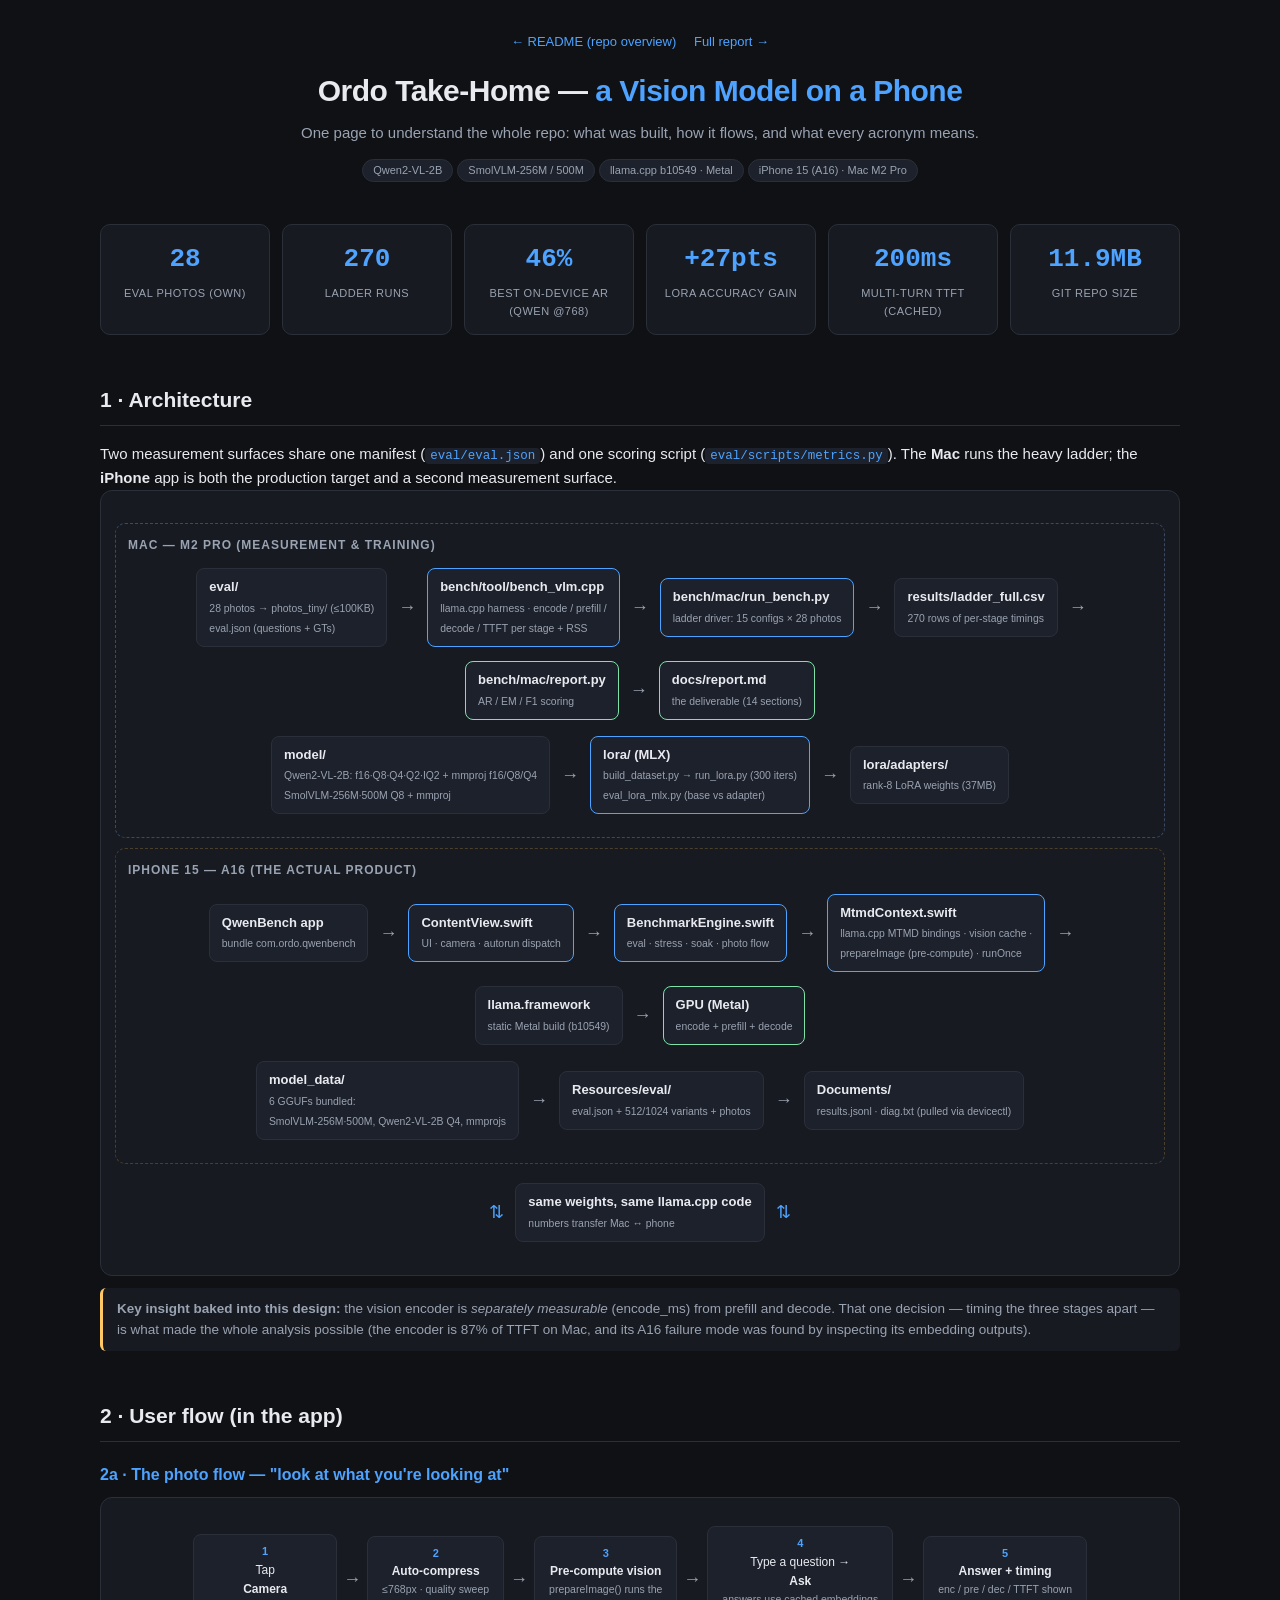
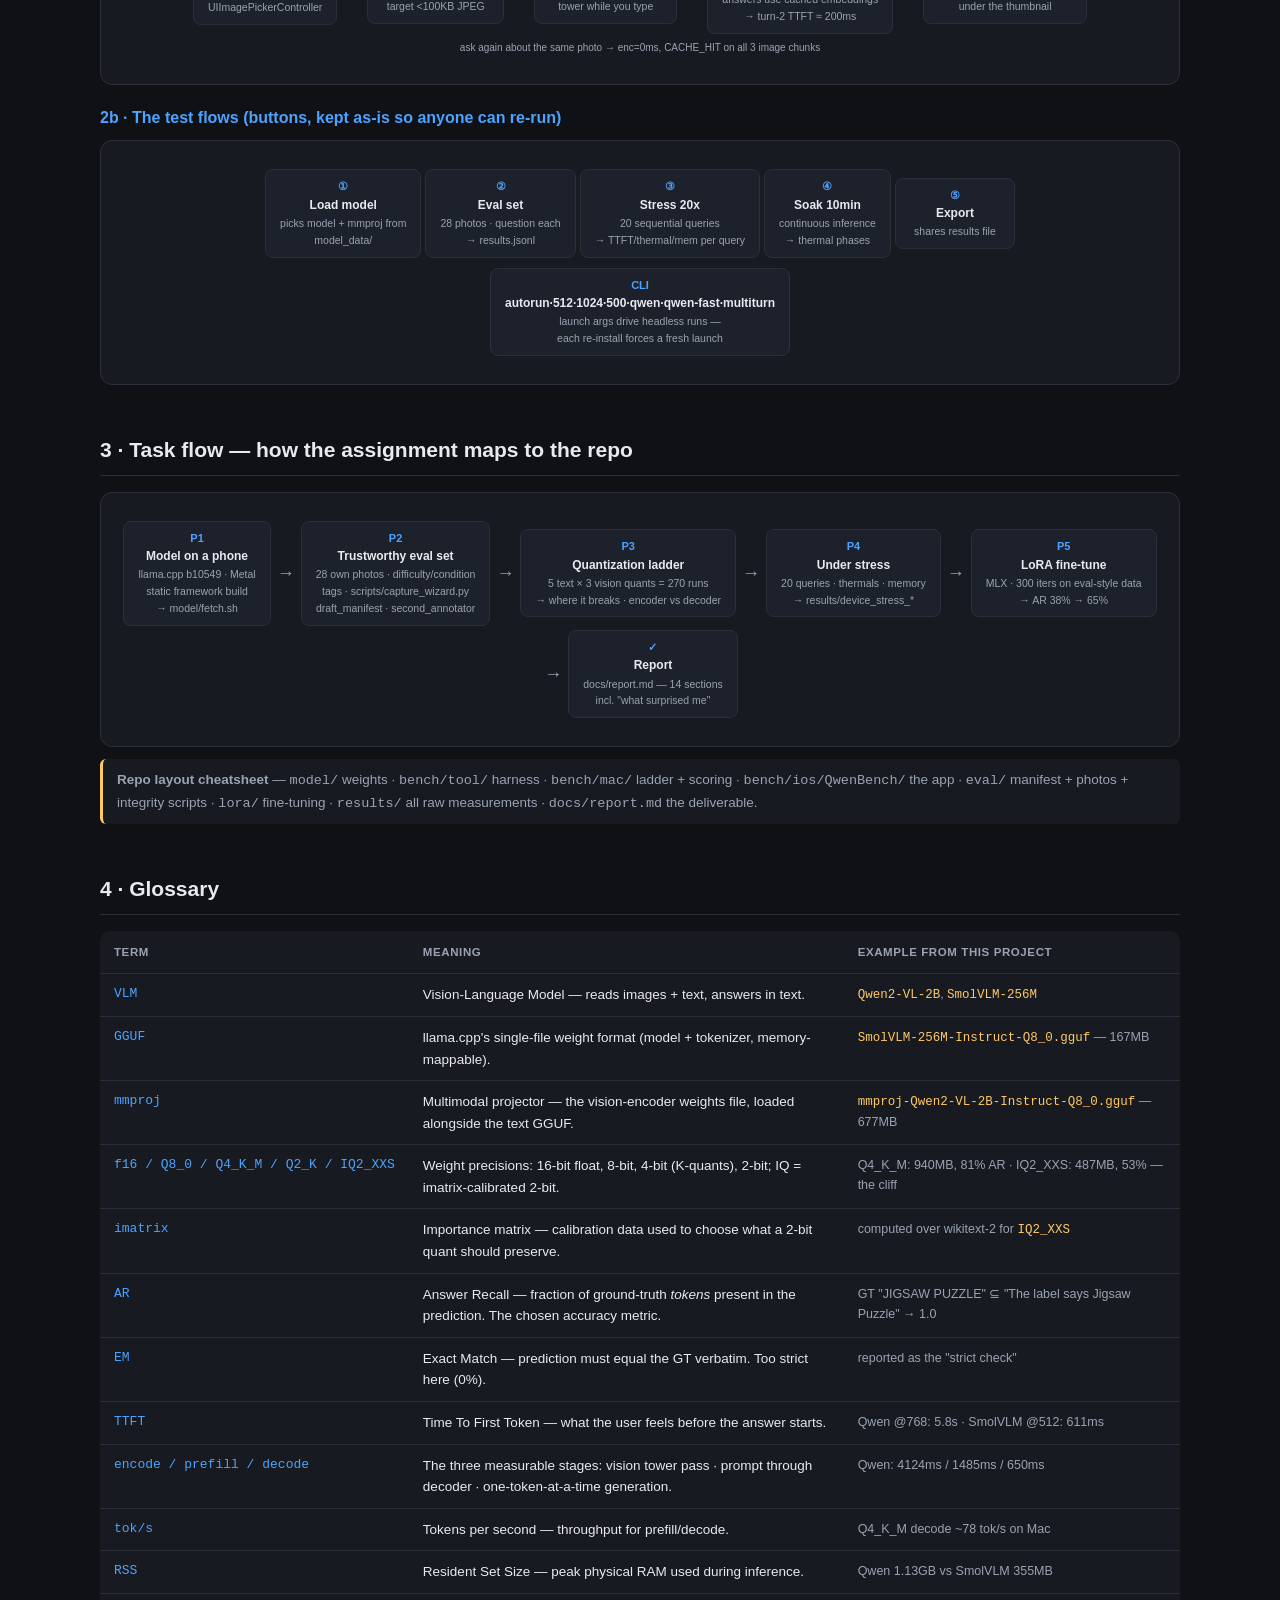
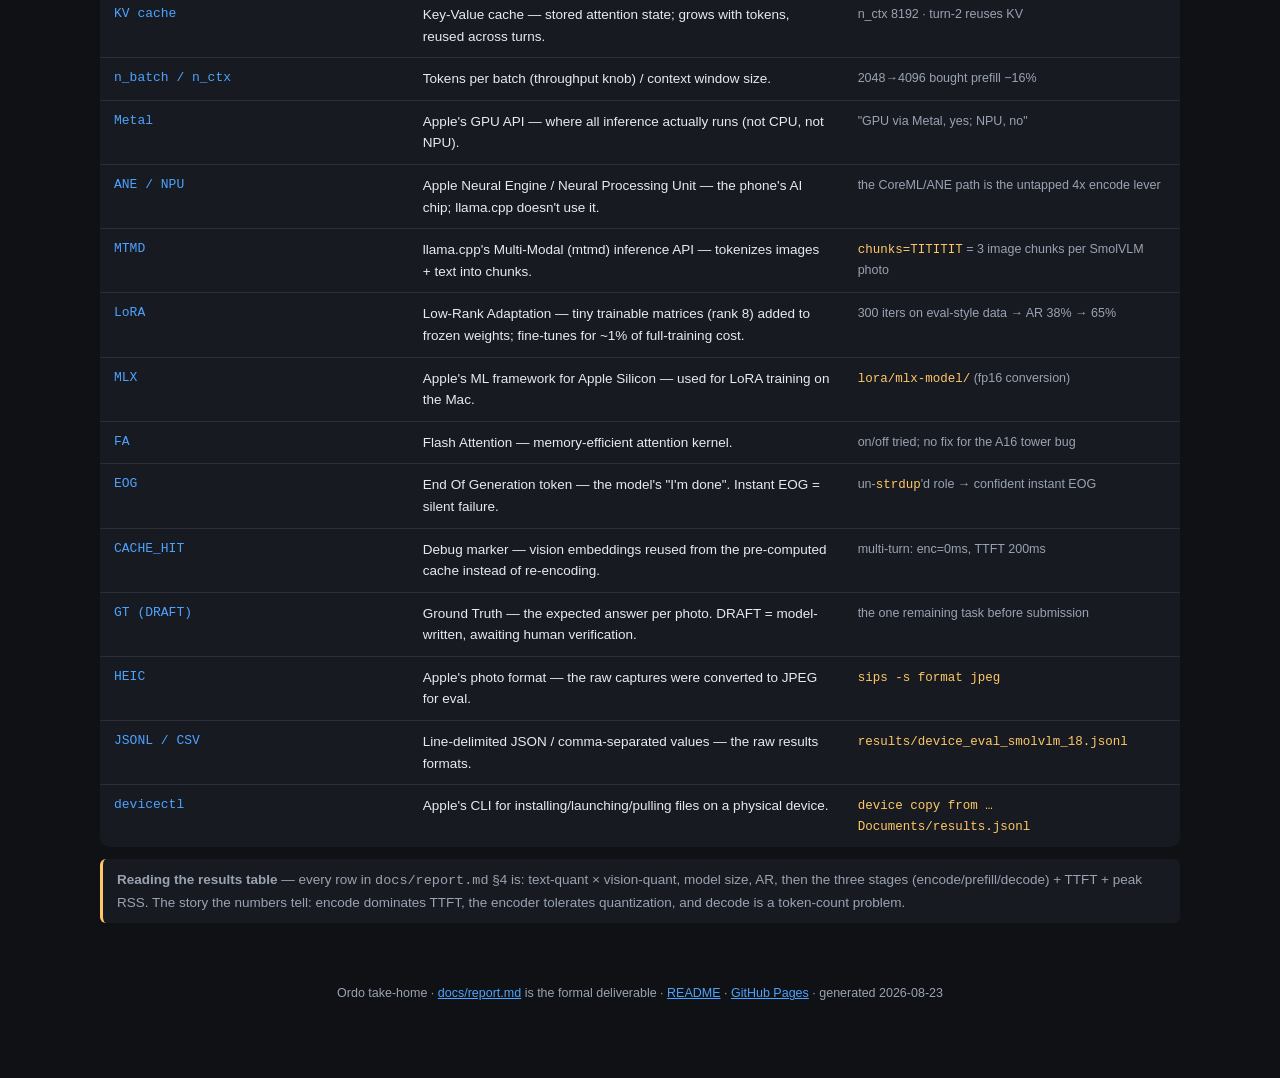
==== docs/index.html @ f412b2c8 "Report link opens GitHub blob view (rendered markdown) instead of raw file on Pages" ====
<!DOCTYPE html>
<html lang="en">
<head>
<meta charset="utf-8">
<meta name="viewport" content="width=device-width, initial-scale=1">
<title>Ordo Take-Home — Repo Guide</title>
<style>
  :root {
    --bg: #0f1115; --panel: #171a21; --panel2: #1d212b; --line: #2a2f3a;
    --text: #e8eaf0; --dim: #9aa3b2; --accent: #4da3ff; --accent2: #7ee2a8;
    --warn: #ffc866; --bad: #ff7b7b; --good: #7ee2a8;
    --mono: ui-monospace, "SF Mono", Menlo, Consolas, monospace;
  }
  * { box-sizing: border-box; margin: 0; padding: 0; }
  body { background: var(--bg); color: var(--text); font: 15px/1.6 -apple-system, "Segoe UI", Roboto, sans-serif; padding: 32px 20px 80px; }
  .wrap { max-width: 1080px; margin: 0 auto; }
  header { text-align: center; margin-bottom: 40px; }
  h1 { font-size: 30px; letter-spacing: -0.5px; }
  h1 span { color: var(--accent); }
  .sub { color: var(--dim); margin-top: 6px; font-size: 15px; }
  h2 { font-size: 21px; margin: 48px 0 16px; padding-bottom: 8px; border-bottom: 1px solid var(--line); }
  h3 { font-size: 16px; margin: 20px 0 10px; color: var(--accent); }
  .cards { display: grid; grid-template-columns: repeat(auto-fit, minmax(300px, 1fr)); gap: 14px; margin: 14px 0; }
  .card { background: var(--panel); border: 1px solid var(--line); border-radius: 10px; padding: 16px; }
  .card h4 { font-size: 14px; color: var(--accent2); margin-bottom: 8px; letter-spacing: 0.3px; text-transform: uppercase; font-size: 12px; }
  .card ul { padding-left: 18px; color: var(--dim); }
  .card li { margin: 4px 0; }
  .card code, p code, li code, td code { font-family: var(--mono); font-size: 12.5px; background: var(--panel2); padding: 1px 5px; border-radius: 4px; color: var(--accent); }
  .note { background: var(--panel); border-left: 3px solid var(--warn); padding: 10px 14px; border-radius: 6px; color: var(--dim); margin: 12px 0; font-size: 13.5px; }
  .kpi { display: grid; grid-template-columns: repeat(auto-fit, minmax(150px, 1fr)); gap: 12px; margin: 16px 0; }
  .kpi .card { text-align: center; padding: 14px 10px; }
  .kpi .num { font-size: 26px; font-weight: 700; font-family: var(--mono); color: var(--accent); }
  .kpi .lbl { font-size: 11px; color: var(--dim); text-transform: uppercase; letter-spacing: 0.5px; margin-top: 4px; }

  /* ---- diagrams ---- */
  .diagram { background: var(--panel); border: 1px solid var(--line); border-radius: 12px; padding: 22px 14px; overflow-x: auto; }
  .diagram-inner { min-width: 860px; }
  .zone { border: 1.5px dashed var(--line); border-radius: 10px; padding: 12px; margin: 10px 0; }
  .zone.mac { border-color: #3a4a63; }
  .zone.device { border-color: #4a3f2a; }
  .zone .ztitle { font-size: 12px; font-weight: 600; letter-spacing: 1px; text-transform: uppercase; color: var(--dim); margin-bottom: 8px; }
  .node { display: inline-block; background: var(--panel2); border: 1px solid var(--line); border-radius: 8px; padding: 8px 12px; font-size: 12.5px; margin: 5px; vertical-align: middle; }
  .node b { display: block; font-size: 13px; color: var(--text); }
  .node small { color: var(--dim); }
  .node.accent { border-color: var(--accent); }
  .node.good { border-color: var(--accent2); }
  .flowrow { display: flex; align-items: center; justify-content: center; flex-wrap: wrap; gap: 4px; margin: 6px 0; }
  .arrow { color: var(--dim); font-size: 18px; padding: 0 2px; }
  .arrowlbl { font-size: 10px; color: var(--dim); text-align: center; margin-top: -4px; }
  .step { display: inline-flex; flex-direction: column; align-items: center; background: var(--panel2); border: 1px solid var(--line); border-radius: 8px; padding: 8px 14px; min-width: 120px; font-size: 12px; }
  .step .n { font-size: 11px; color: var(--accent); font-weight: 700; }
  .step small { color: var(--dim); font-size: 10.5px; text-align: center; }

  /* ---- glossary ---- */
  table { width: 100%; border-collapse: collapse; background: var(--panel); border-radius: 10px; overflow: hidden; }
  th { text-align: left; font-size: 11.5px; text-transform: uppercase; letter-spacing: 0.6px; color: var(--dim); padding: 12px 14px; border-bottom: 1px solid var(--line); }
  td { padding: 10px 14px; border-bottom: 1px solid var(--line); font-size: 13.5px; vertical-align: top; }
  tr:last-child td { border-bottom: none; }
  td.term { font-family: var(--mono); color: var(--accent); white-space: nowrap; font-size: 13px; }
  td.ex { color: var(--dim); font-size: 12.5px; }
  td.ex code { background: transparent; padding: 0; color: var(--warn); }

  footer { margin-top: 60px; text-align: center; color: var(--dim); font-size: 12.5px; }
  .pill { display: inline-block; background: var(--panel2); border: 1px solid var(--line); border-radius: 20px; padding: 2px 10px; font-size: 11px; color: var(--dim); margin: 2px; }
</style>
</head>
<body>
<div class="wrap">

<header>
  <div style="margin-bottom:14px; font-size:13px">
    <a href="https://github.com/xpressabhi/ordo" style="color:var(--accent); text-decoration:none; margin-right:14px">← README (repo overview)</a>
    <a href="https://github.com/xpressabhi/ordo/blob/main/docs/report.md" style="color:var(--accent); text-decoration:none">Full report →</a>
  </div>
  <h1>Ordo Take-Home — <span>a Vision Model on a Phone</span></h1>
  <div class="sub">One page to understand the whole repo: what was built, how it flows, and what every acronym means.</div>
  <div style="margin-top:12px">
    <span class="pill">Qwen2-VL-2B</span><span class="pill">SmolVLM-256M / 500M</span><span class="pill">llama.cpp b10549 · Metal</span><span class="pill">iPhone 15 (A16) · Mac M2 Pro</span>
  </div>
</header>

<!-- ================= KPIs ================= -->
<div class="kpi">
  <div class="card"><div class="num">28</div><div class="lbl">eval photos (own)</div></div>
  <div class="card"><div class="num">270</div><div class="lbl">ladder runs</div></div>
  <div class="card"><div class="num">46%</div><div class="lbl">best on-device AR (Qwen @768)</div></div>
  <div class="card"><div class="num">+27pts</div><div class="lbl">LoRA accuracy gain</div></div>
  <div class="card"><div class="num">200ms</div><div class="lbl">multi-turn TTFT (cached)</div></div>
  <div class="card"><div class="num">11.9MB</div><div class="lbl">git repo size</div></div>
</div>

<!-- ================= ARCHITECTURE ================= -->
<h2>1 · Architecture</h2>
<p>Two measurement surfaces share one manifest (<code>eval/eval.json</code>) and one scoring script (<code>eval/scripts/metrics.py</code>). The <b>Mac</b> runs the heavy ladder; the <b>iPhone</b> app is both the production target and a second measurement surface.</p>

<div class="diagram">
<div class="diagram-inner">

  <div class="zone mac">
    <div class="ztitle">Mac — M2 Pro (measurement &amp; training)</div>
    <div class="flowrow">
      <div class="node"><b>eval/</b><small>28 photos → photos_tiny/ (≤100KB)<br>eval.json (questions + GTs)</small></div>
      <span class="arrow">→</span>
      <div class="node accent"><b>bench/tool/bench_vlm.cpp</b><small>llama.cpp harness · encode / prefill /<br>decode / TTFT per stage + RSS</small></div>
      <span class="arrow">→</span>
      <div class="node accent"><b>bench/mac/run_bench.py</b><small>ladder driver: 15 configs × 28 photos</small></div>
      <span class="arrow">→</span>
      <div class="node"><b>results/ladder_full.csv</b><small>270 rows of per-stage timings</small></div>
      <span class="arrow">→</span>
      <div class="node good"><b>bench/mac/report.py</b><small>AR / EM / F1 scoring</small></div>
      <span class="arrow">→</span>
      <div class="node good"><b>docs/report.md</b><small>the deliverable (14 sections)</small></div>
    </div>
    <div class="flowrow">
      <div class="node"><b>model/</b><small>Qwen2-VL-2B: f16·Q8·Q4·Q2·IQ2 + mmproj f16/Q8/Q4<br>SmolVLM-256M·500M Q8 + mmproj</small></div>
      <span class="arrow">→</span>
      <div class="node accent"><b>lora/ (MLX)</b><small>build_dataset.py → run_lora.py (300 iters)<br>eval_lora_mlx.py (base vs adapter)</small></div>
      <span class="arrow">→</span>
      <div class="node"><b>lora/adapters/</b><small>rank-8 LoRA weights (37MB)</small></div>
    </div>
  </div>

  <div class="zone device">
    <div class="ztitle">iPhone 15 — A16 (the actual product)</div>
    <div class="flowrow">
      <div class="node"><b>QwenBench app</b><small>bundle com.ordo.qwenbench</small></div>
      <span class="arrow">→</span>
      <div class="node accent"><b>ContentView.swift</b><small>UI · camera · autorun dispatch</small></div>
      <span class="arrow">→</span>
      <div class="node accent"><b>BenchmarkEngine.swift</b><small>eval · stress · soak · photo flow</small></div>
      <span class="arrow">→</span>
      <div class="node accent"><b>MtmdContext.swift</b><small>llama.cpp MTMD bindings · vision cache ·<br>prepareImage (pre-compute) · runOnce</small></div>
      <span class="arrow">→</span>
      <div class="node"><b>llama.framework</b><small>static Metal build (b10549)</small></div>
      <span class="arrow">→</span>
      <div class="node good"><b>GPU (Metal)</b><small>encode + prefill + decode</small></div>
    </div>
    <div class="flowrow">
      <div class="node"><b>model_data/</b><small>6 GGUFs bundled:<br>SmolVLM-256M·500M, Qwen2-VL-2B Q4, mmprojs</small></div>
      <span class="arrow">→</span>
      <div class="node"><b>Resources/eval/</b><small>eval.json + 512/1024 variants + photos</small></div>
      <span class="arrow">→</span>
      <div class="node"><b>Documents/</b><small>results.jsonl · diag.txt (pulled via devicectl)</small></div>
    </div>
  </div>

  <div class="flowrow" style="margin-top:14px">
    <span class="arrow" style="color:var(--accent)">⇅</span>
    <div class="node"><b>same weights, same llama.cpp code</b><small>numbers transfer Mac ↔ phone</small></div>
    <span class="arrow" style="color:var(--accent)">⇅</span>
  </div>

</div>
</div>

<div class="note"><b>Key insight baked into this design:</b> the vision encoder is <i>separately measurable</i> (encode_ms) from prefill and decode. That one decision — timing the three stages apart — is what made the whole analysis possible (the encoder is 87% of TTFT on Mac, and its A16 failure mode was found by inspecting its embedding outputs).</div>

<!-- ================= USER FLOW ================= -->
<h2>2 · User flow (in the app)</h2>
<h3>2a · The photo flow — "look at what you're looking at"</h3>
<div class="diagram">
<div class="diagram-inner">
  <div class="flowrow">
    <div class="step"><span class="n">1</span>Tap <b>Camera</b><small>UIImagePickerController</small></div>
    <span class="arrow">→</span>
    <div class="step"><span class="n">2</span><b>Auto-compress</b><small>≤768px · quality sweep<br>target &lt;100KB JPEG</small></div>
    <span class="arrow">→</span>
    <div class="step"><span class="n">3</span><b>Pre-compute vision</b><small>prepareImage() runs the<br>tower while you type</small></div>
    <span class="arrow">→</span>
    <div class="step"><span class="n">4</span>Type a question → <b>Ask</b><small>answers use cached embeddings<br>→ turn-2 TTFT ≈ 200ms</small></div>
    <span class="arrow">→</span>
    <div class="step"><span class="n">5</span><b>Answer + timing</b><small>enc / pre / dec / TTFT shown<br>under the thumbnail</small></div>
  </div>
  <div class="flowrow" style="margin-top:10px"><div class="arrowlbl">ask again about the same photo → enc=0ms, CACHE_HIT on all 3 image chunks</div></div>
</div>
</div>

<h3>2b · The test flows (buttons, kept as-is so anyone can re-run)</h3>
<div class="diagram">
<div class="diagram-inner">
  <div class="flowrow">
    <div class="step"><span class="n">①</span><b>Load model</b><small>picks model + mmproj from<br>model_data/</small></div>
    <div class="step"><span class="n">②</span><b>Eval set</b><small>28 photos · question each<br>→ results.jsonl</small></div>
    <div class="step"><span class="n">③</span><b>Stress 20x</b><small>20 sequential queries<br>→ TTFT/thermal/mem per query</small></div>
    <div class="step"><span class="n">④</span><b>Soak 10min</b><small>continuous inference<br>→ thermal phases</small></div>
    <div class="step"><span class="n">⑤</span><b>Export</b><small>shares results file</small></div>
  </div>
  <div class="flowrow" style="margin-top:10px">
    <div class="step"><span class="n">CLI</span><b>autorun·512·1024·500·qwen·qwen-fast·multiturn</b><small>launch args drive headless runs —<br>each re-install forces a fresh launch</small></div>
  </div>
</div>
</div>

<!-- ================= TASK FLOW ================= -->
<h2>3 · Task flow — how the assignment maps to the repo</h2>
<div class="diagram">
<div class="diagram-inner">
  <div class="flowrow">
    <div class="step"><span class="n">P1</span><b>Model on a phone</b><small>llama.cpp b10549 · Metal<br>static framework build<br>→ model/fetch.sh</small></div>
    <span class="arrow">→</span>
    <div class="step"><span class="n">P2</span><b>Trustworthy eval set</b><small>28 own photos · difficulty/condition<br>tags · scripts/capture_wizard.py<br>draft_manifest · second_annotator</small></div>
    <span class="arrow">→</span>
    <div class="step"><span class="n">P3</span><b>Quantization ladder</b><small>5 text × 3 vision quants = 270 runs<br>→ where it breaks · encoder vs decoder</small></div>
    <span class="arrow">→</span>
    <div class="step"><span class="n">P4</span><b>Under stress</b><small>20 queries · thermals · memory<br>→ results/device_stress_*</small></div>
    <span class="arrow">→</span>
    <div class="step"><span class="n">P5</span><b>LoRA fine-tune</b><small>MLX · 300 iters on eval-style data<br>→ AR 38% → 65%</small></div>
    <span class="arrow">→</span>
    <div class="step"><span class="n">✓</span><b>Report</b><small>docs/report.md — 14 sections<br>incl. "what surprised me"</small></div>
  </div>
</div>
</div>

<div class="note"><b>Repo layout cheatsheet</b> — <code>model/</code> weights · <code>bench/tool/</code> harness · <code>bench/mac/</code> ladder + scoring · <code>bench/ios/QwenBench/</code> the app · <code>eval/</code> manifest + photos + integrity scripts · <code>lora/</code> fine-tuning · <code>results/</code> all raw measurements · <code>docs/report.md</code> the deliverable.</div>

<!-- ================= GLOSSARY ================= -->
<h2>4 · Glossary</h2>
<table>
  <tr><th>Term</th><th>Meaning</th><th>Example from this project</th></tr>
  <tr><td class="term">VLM</td><td>Vision-Language Model — reads images + text, answers in text.</td><td class="ex"><code>Qwen2-VL-2B</code>, <code>SmolVLM-256M</code></td></tr>
  <tr><td class="term">GGUF</td><td>llama.cpp's single-file weight format (model + tokenizer, memory-mappable).</td><td class="ex"><code>SmolVLM-256M-Instruct-Q8_0.gguf</code> — 167MB</td></tr>
  <tr><td class="term">mmproj</td><td>Multimodal projector — the vision-encoder weights file, loaded alongside the text GGUF.</td><td class="ex"><code>mmproj-Qwen2-VL-2B-Instruct-Q8_0.gguf</code> — 677MB</td></tr>
  <tr><td class="term">f16 / Q8_0 / Q4_K_M / Q2_K / IQ2_XXS</td><td>Weight precisions: 16-bit float, 8-bit, 4-bit (K-quants), 2-bit; IQ = imatrix-calibrated 2-bit.</td><td class="ex">Q4_K_M: 940MB, 81% AR · IQ2_XXS: 487MB, 53% — the cliff</td></tr>
  <tr><td class="term">imatrix</td><td>Importance matrix — calibration data used to choose what a 2-bit quant should preserve.</td><td class="ex">computed over wikitext-2 for <code>IQ2_XXS</code></td></tr>
  <tr><td class="term">AR</td><td>Answer Recall — fraction of ground-truth <i>tokens</i> present in the prediction. The chosen accuracy metric.</td><td class="ex">GT "JIGSAW PUZZLE" ⊆ "The label says Jigsaw Puzzle" → 1.0</td></tr>
  <tr><td class="term">EM</td><td>Exact Match — prediction must equal the GT verbatim. Too strict here (0%).</td><td class="ex">reported as the "strict check"</td></tr>
  <tr><td class="term">TTFT</td><td>Time To First Token — what the user feels before the answer starts.</td><td class="ex">Qwen @768: 5.8s · SmolVLM @512: 611ms</td></tr>
  <tr><td class="term">encode / prefill / decode</td><td>The three measurable stages: vision tower pass · prompt through decoder · one-token-at-a-time generation.</td><td class="ex">Qwen: 4124ms / 1485ms / 650ms</td></tr>
  <tr><td class="term">tok/s</td><td>Tokens per second — throughput for prefill/decode.</td><td class="ex">Q4_K_M decode ~78 tok/s on Mac</td></tr>
  <tr><td class="term">RSS</td><td>Resident Set Size — peak physical RAM used during inference.</td><td class="ex">Qwen 1.13GB vs SmolVLM 355MB</td></tr>
  <tr><td class="term">KV cache</td><td>Key-Value cache — stored attention state; grows with tokens, reused across turns.</td><td class="ex">n_ctx 8192 · turn-2 reuses KV</td></tr>
  <tr><td class="term">n_batch / n_ctx</td><td>Tokens per batch (throughput knob) / context window size.</td><td class="ex">2048→4096 bought prefill −16%</td></tr>
  <tr><td class="term">Metal</td><td>Apple's GPU API — where all inference actually runs (not CPU, not NPU).</td><td class="ex">"GPU via Metal, yes; NPU, no"</td></tr>
  <tr><td class="term">ANE / NPU</td><td>Apple Neural Engine / Neural Processing Unit — the phone's AI chip; llama.cpp doesn't use it.</td><td class="ex">the CoreML/ANE path is the untapped 4x encode lever</td></tr>
  <tr><td class="term">MTMD</td><td>llama.cpp's Multi-Modal (mtmd) inference API — tokenizes images + text into chunks.</td><td class="ex"><code>chunks=TITITIT</code> = 3 image chunks per SmolVLM photo</td></tr>
  <tr><td class="term">LoRA</td><td>Low-Rank Adaptation — tiny trainable matrices (rank 8) added to frozen weights; fine-tunes for ~1% of full-training cost.</td><td class="ex">300 iters on eval-style data → AR 38% → 65%</td></tr>
  <tr><td class="term">MLX</td><td>Apple's ML framework for Apple Silicon — used for LoRA training on the Mac.</td><td class="ex"><code>lora/mlx-model/</code> (fp16 conversion)</td></tr>
  <tr><td class="term">FA</td><td>Flash Attention — memory-efficient attention kernel.</td><td class="ex">on/off tried; no fix for the A16 tower bug</td></tr>
  <tr><td class="term">EOG</td><td>End Of Generation token — the model's "I'm done". Instant EOG = silent failure.</td><td class="ex">un-<code>strdup</code>'d role → confident instant EOG</td></tr>
  <tr><td class="term">CACHE_HIT</td><td>Debug marker — vision embeddings reused from the pre-computed cache instead of re-encoding.</td><td class="ex">multi-turn: enc=0ms, TTFT 200ms</td></tr>
  <tr><td class="term">GT (DRAFT)</td><td>Ground Truth — the expected answer per photo. DRAFT = model-written, awaiting human verification.</td><td class="ex">the one remaining task before submission</td></tr>
  <tr><td class="term">HEIC</td><td>Apple's photo format — the raw captures were converted to JPEG for eval.</td><td class="ex"><code>sips -s format jpeg</code></td></tr>
  <tr><td class="term">JSONL / CSV</td><td>Line-delimited JSON / comma-separated values — the raw results formats.</td><td class="ex"><code>results/device_eval_smolvlm_18.jsonl</code></td></tr>
  <tr><td class="term">devicectl</td><td>Apple's CLI for installing/launching/pulling files on a physical device.</td><td class="ex"><code>device copy from … Documents/results.jsonl</code></td></tr>
</table>

<div class="note"><b>Reading the results table</b> — every row in <code>docs/report.md</code> §4 is: text-quant × vision-quant, model size, AR, then the three stages (encode/prefill/decode) + TTFT + peak RSS. The story the numbers tell: encode dominates TTFT, the encoder tolerates quantization, and decode is a token-count problem.</div>

<footer>
  Ordo take-home · <a href="https://github.com/xpressabhi/ordo/blob/main/docs/report.md" style="color:var(--accent)">docs/report.md</a> is the formal deliverable ·
  <a href="https://github.com/xpressabhi/ordo" style="color:var(--accent)">README</a> · <a href="https://xpressabhi.github.io/ordo/" style="color:var(--accent)">GitHub Pages</a> · generated 2026-08-23
</footer>

</div>
</body>
</html>
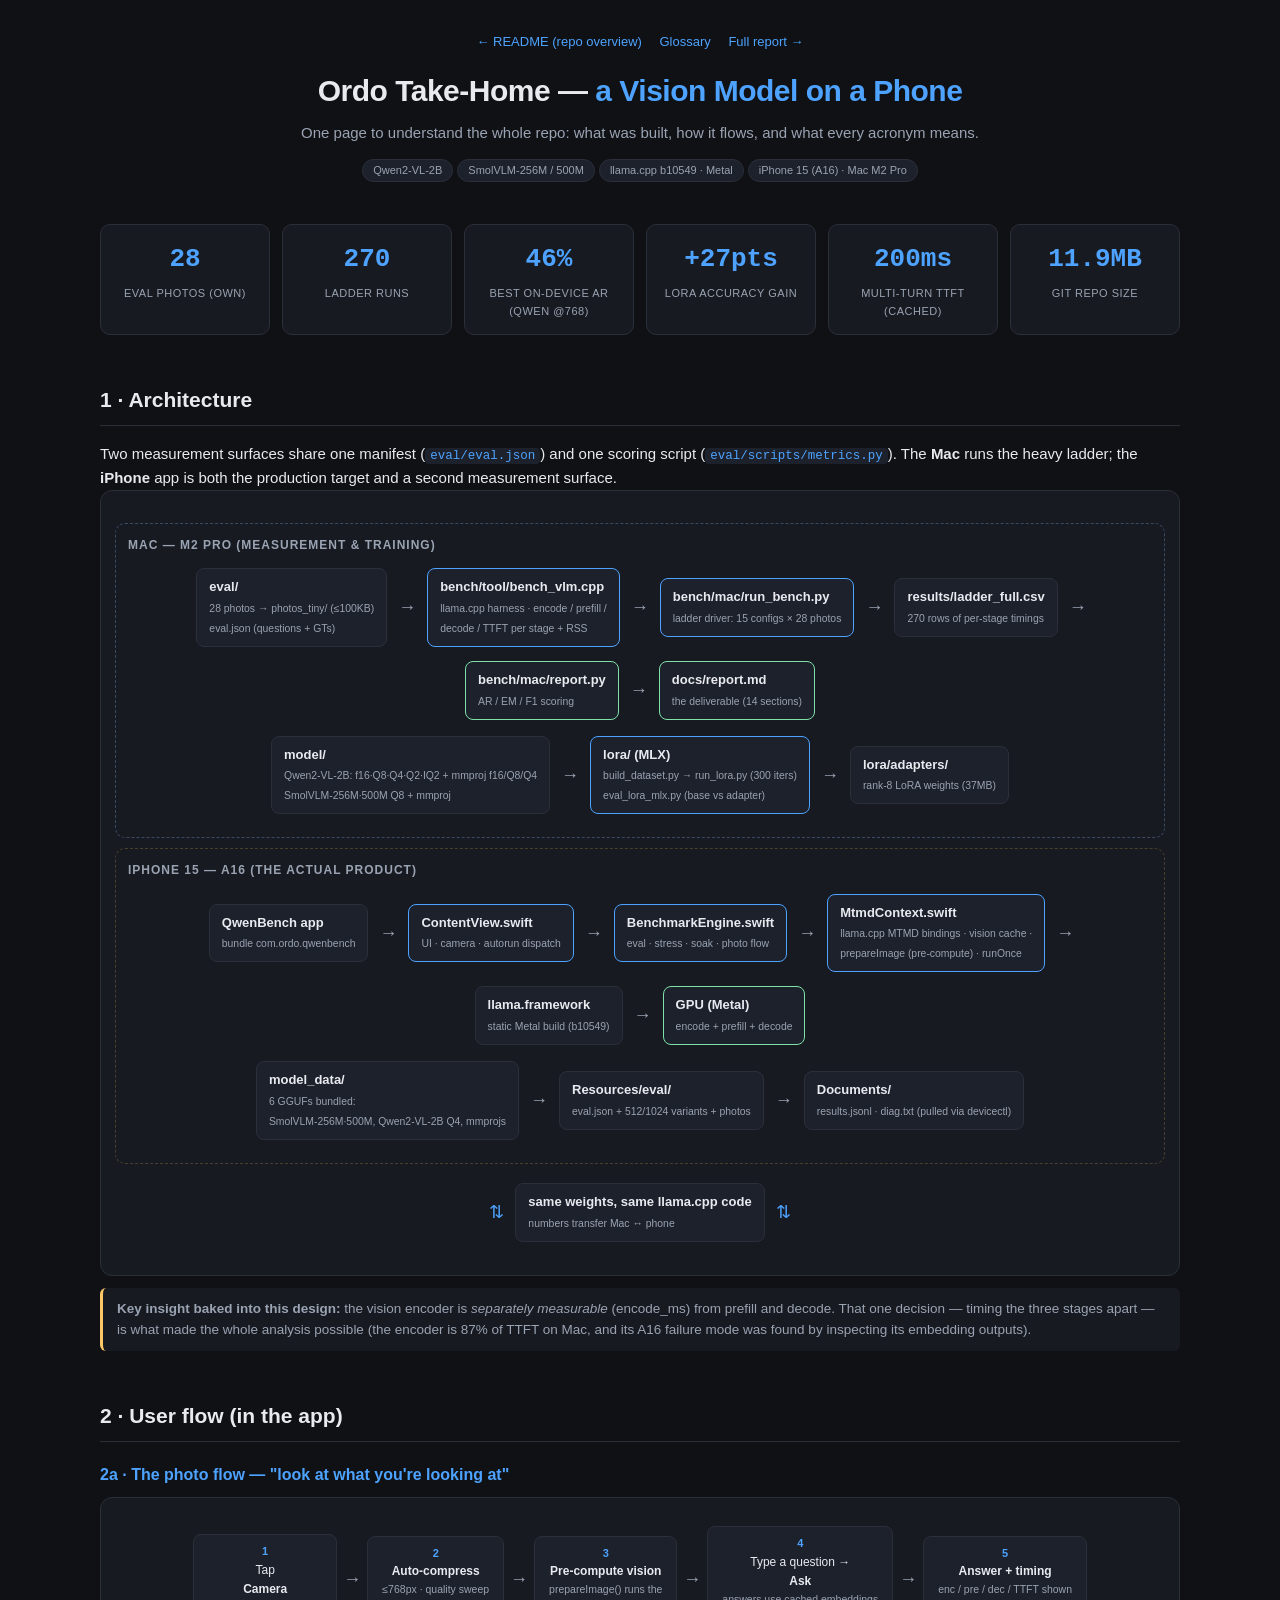
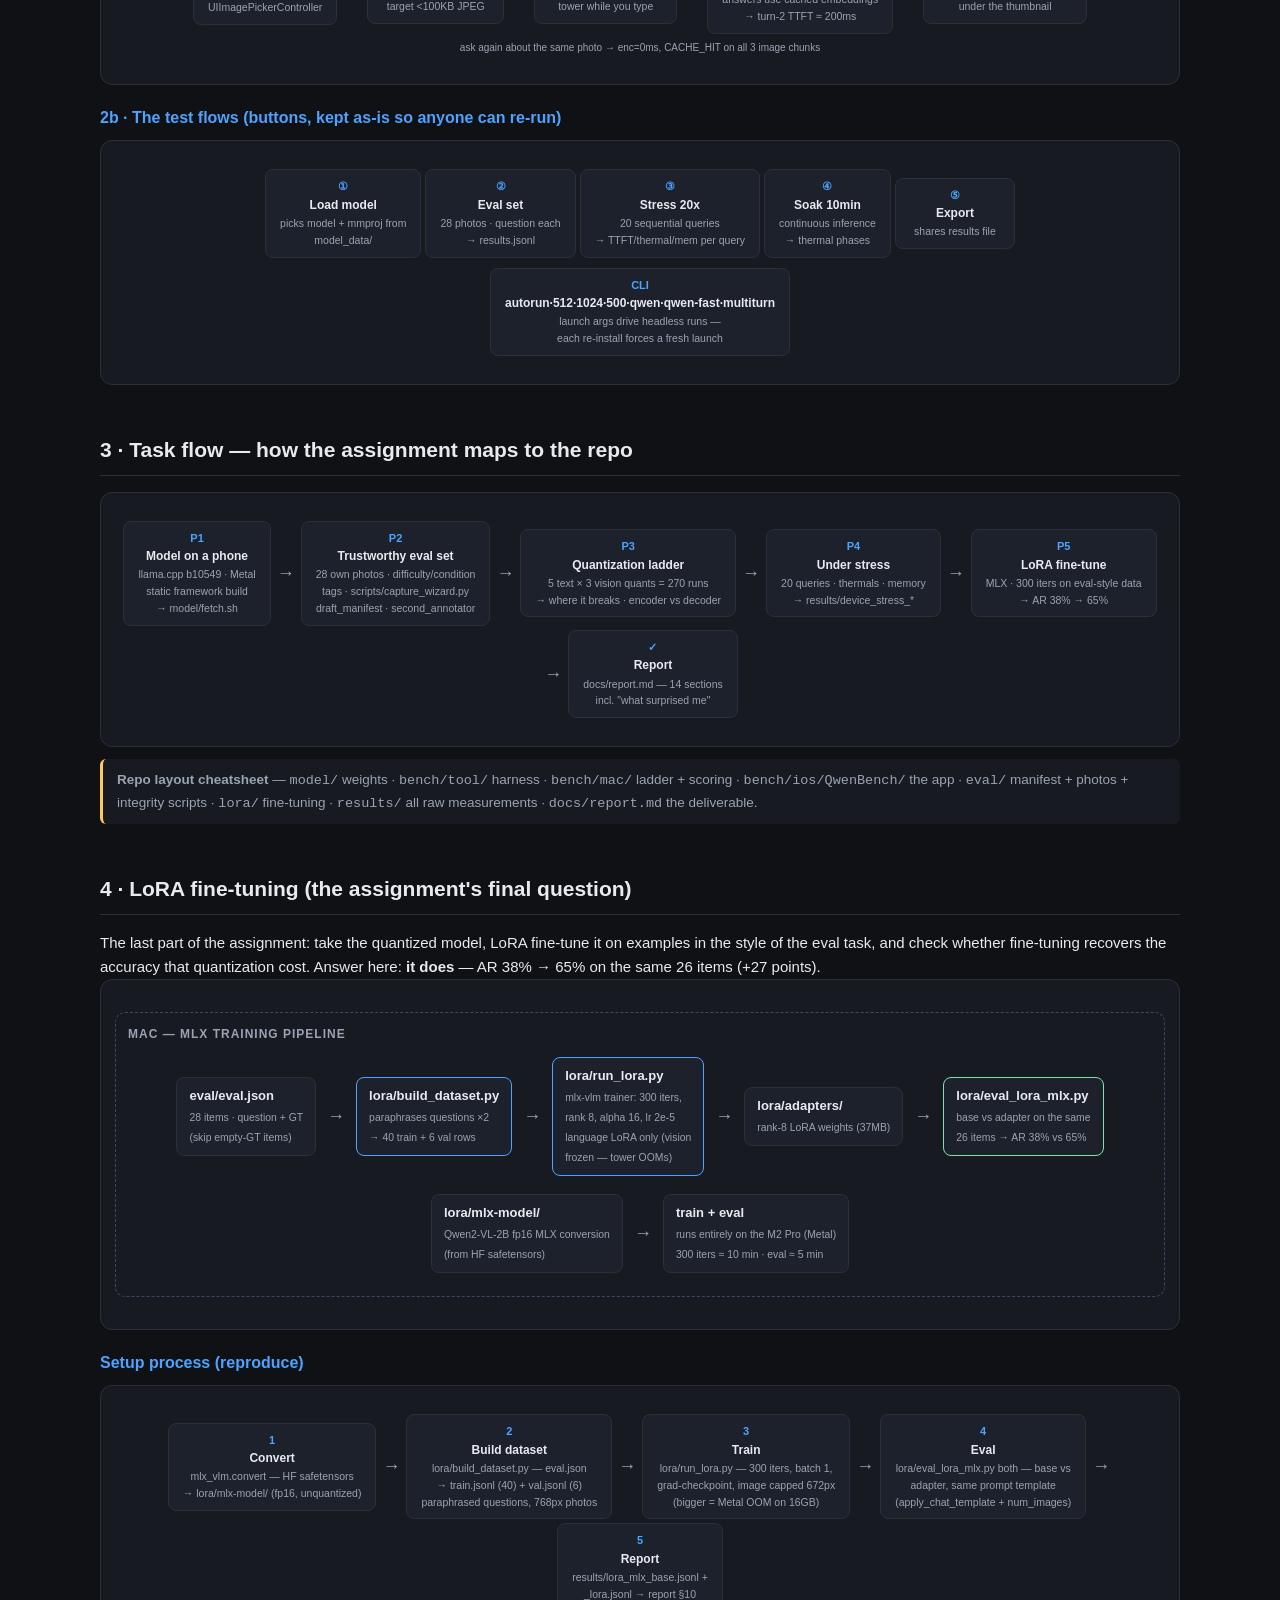
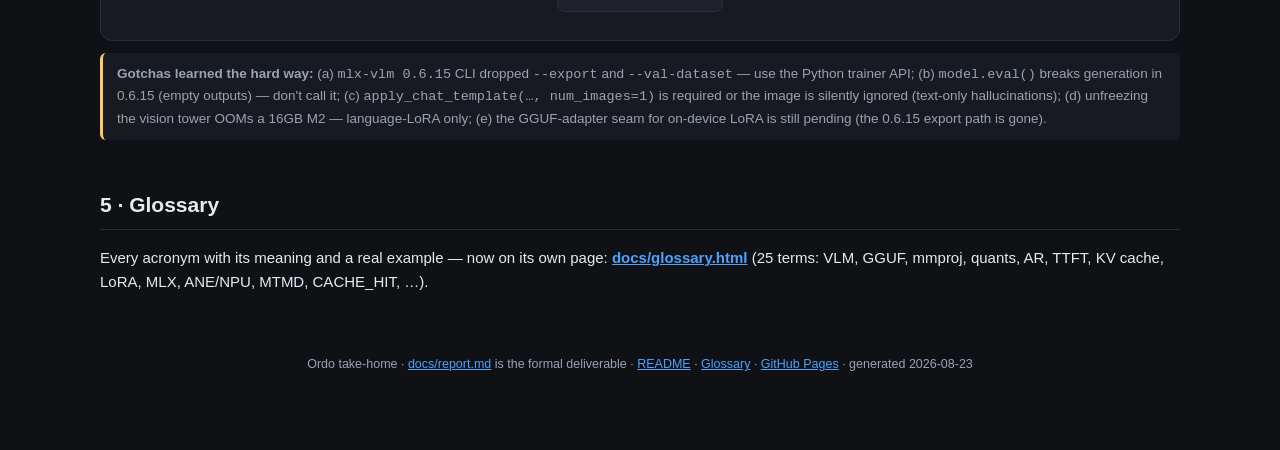
==== commit be32049b: "Docs: glossary moved to docs/glossary.html (linked from guide + README); LoRA fine-tune architecture" ====
--- a/docs/index.html
+++ b/docs/index.html
@@ -70,6 +70,7 @@
 <header>
   <div style="margin-bottom:14px; font-size:13px">
     <a href="https://github.com/xpressabhi/ordo" style="color:var(--accent); text-decoration:none; margin-right:14px">← README (repo overview)</a>
+    <a href="glossary.html" style="color:var(--accent); text-decoration:none; margin-right:14px">Glossary</a>
     <a href="https://github.com/xpressabhi/ordo/blob/main/docs/report.md" style="color:var(--accent); text-decoration:none">Full report →</a>
   </div>
   <h1>Ordo Take-Home — <span>a Vision Model on a Phone</span></h1>
@@ -214,41 +215,63 @@
 <div class="note"><b>Repo layout cheatsheet</b> — <code>model/</code> weights · <code>bench/tool/</code> harness · <code>bench/mac/</code> ladder + scoring · <code>bench/ios/QwenBench/</code> the app · <code>eval/</code> manifest + photos + integrity scripts · <code>lora/</code> fine-tuning · <code>results/</code> all raw measurements · <code>docs/report.md</code> the deliverable.</div>
 
 <!-- ================= GLOSSARY ================= -->
-<h2>4 · Glossary</h2>
-<table>
-  <tr><th>Term</th><th>Meaning</th><th>Example from this project</th></tr>
-  <tr><td class="term">VLM</td><td>Vision-Language Model — reads images + text, answers in text.</td><td class="ex"><code>Qwen2-VL-2B</code>, <code>SmolVLM-256M</code></td></tr>
-  <tr><td class="term">GGUF</td><td>llama.cpp's single-file weight format (model + tokenizer, memory-mappable).</td><td class="ex"><code>SmolVLM-256M-Instruct-Q8_0.gguf</code> — 167MB</td></tr>
-  <tr><td class="term">mmproj</td><td>Multimodal projector — the vision-encoder weights file, loaded alongside the text GGUF.</td><td class="ex"><code>mmproj-Qwen2-VL-2B-Instruct-Q8_0.gguf</code> — 677MB</td></tr>
-  <tr><td class="term">f16 / Q8_0 / Q4_K_M / Q2_K / IQ2_XXS</td><td>Weight precisions: 16-bit float, 8-bit, 4-bit (K-quants), 2-bit; IQ = imatrix-calibrated 2-bit.</td><td class="ex">Q4_K_M: 940MB, 81% AR · IQ2_XXS: 487MB, 53% — the cliff</td></tr>
-  <tr><td class="term">imatrix</td><td>Importance matrix — calibration data used to choose what a 2-bit quant should preserve.</td><td class="ex">computed over wikitext-2 for <code>IQ2_XXS</code></td></tr>
-  <tr><td class="term">AR</td><td>Answer Recall — fraction of ground-truth <i>tokens</i> present in the prediction. The chosen accuracy metric.</td><td class="ex">GT "JIGSAW PUZZLE" ⊆ "The label says Jigsaw Puzzle" → 1.0</td></tr>
-  <tr><td class="term">EM</td><td>Exact Match — prediction must equal the GT verbatim. Too strict here (0%).</td><td class="ex">reported as the "strict check"</td></tr>
-  <tr><td class="term">TTFT</td><td>Time To First Token — what the user feels before the answer starts.</td><td class="ex">Qwen @768: 5.8s · SmolVLM @512: 611ms</td></tr>
-  <tr><td class="term">encode / prefill / decode</td><td>The three measurable stages: vision tower pass · prompt through decoder · one-token-at-a-time generation.</td><td class="ex">Qwen: 4124ms / 1485ms / 650ms</td></tr>
-  <tr><td class="term">tok/s</td><td>Tokens per second — throughput for prefill/decode.</td><td class="ex">Q4_K_M decode ~78 tok/s on Mac</td></tr>
-  <tr><td class="term">RSS</td><td>Resident Set Size — peak physical RAM used during inference.</td><td class="ex">Qwen 1.13GB vs SmolVLM 355MB</td></tr>
-  <tr><td class="term">KV cache</td><td>Key-Value cache — stored attention state; grows with tokens, reused across turns.</td><td class="ex">n_ctx 8192 · turn-2 reuses KV</td></tr>
-  <tr><td class="term">n_batch / n_ctx</td><td>Tokens per batch (throughput knob) / context window size.</td><td class="ex">2048→4096 bought prefill −16%</td></tr>
-  <tr><td class="term">Metal</td><td>Apple's GPU API — where all inference actually runs (not CPU, not NPU).</td><td class="ex">"GPU via Metal, yes; NPU, no"</td></tr>
-  <tr><td class="term">ANE / NPU</td><td>Apple Neural Engine / Neural Processing Unit — the phone's AI chip; llama.cpp doesn't use it.</td><td class="ex">the CoreML/ANE path is the untapped 4x encode lever</td></tr>
-  <tr><td class="term">MTMD</td><td>llama.cpp's Multi-Modal (mtmd) inference API — tokenizes images + text into chunks.</td><td class="ex"><code>chunks=TITITIT</code> = 3 image chunks per SmolVLM photo</td></tr>
-  <tr><td class="term">LoRA</td><td>Low-Rank Adaptation — tiny trainable matrices (rank 8) added to frozen weights; fine-tunes for ~1% of full-training cost.</td><td class="ex">300 iters on eval-style data → AR 38% → 65%</td></tr>
-  <tr><td class="term">MLX</td><td>Apple's ML framework for Apple Silicon — used for LoRA training on the Mac.</td><td class="ex"><code>lora/mlx-model/</code> (fp16 conversion)</td></tr>
-  <tr><td class="term">FA</td><td>Flash Attention — memory-efficient attention kernel.</td><td class="ex">on/off tried; no fix for the A16 tower bug</td></tr>
-  <tr><td class="term">EOG</td><td>End Of Generation token — the model's "I'm done". Instant EOG = silent failure.</td><td class="ex">un-<code>strdup</code>'d role → confident instant EOG</td></tr>
-  <tr><td class="term">CACHE_HIT</td><td>Debug marker — vision embeddings reused from the pre-computed cache instead of re-encoding.</td><td class="ex">multi-turn: enc=0ms, TTFT 200ms</td></tr>
-  <tr><td class="term">GT (DRAFT)</td><td>Ground Truth — the expected answer per photo. DRAFT = model-written, awaiting human verification.</td><td class="ex">the one remaining task before submission</td></tr>
-  <tr><td class="term">HEIC</td><td>Apple's photo format — the raw captures were converted to JPEG for eval.</td><td class="ex"><code>sips -s format jpeg</code></td></tr>
-  <tr><td class="term">JSONL / CSV</td><td>Line-delimited JSON / comma-separated values — the raw results formats.</td><td class="ex"><code>results/device_eval_smolvlm_18.jsonl</code></td></tr>
-  <tr><td class="term">devicectl</td><td>Apple's CLI for installing/launching/pulling files on a physical device.</td><td class="ex"><code>device copy from … Documents/results.jsonl</code></td></tr>
-</table>
-
-<div class="note"><b>Reading the results table</b> — every row in <code>docs/report.md</code> §4 is: text-quant × vision-quant, model size, AR, then the three stages (encode/prefill/decode) + TTFT + peak RSS. The story the numbers tell: encode dominates TTFT, the encoder tolerates quantization, and decode is a token-count problem.</div>
+<h2>4 · LoRA fine-tuning (the assignment's final question)</h2>
+<p>The last part of the assignment: take the quantized model, LoRA fine-tune it
+on examples in the style of the eval task, and check whether fine-tuning
+recovers the accuracy that quantization cost. Answer here: <b>it does</b> — AR
+38% → 65% on the same 26 items (+27 points).</p>
+
+<div class="diagram">
+<div class="diagram-inner">
+  <div class="zone mac">
+    <div class="ztitle">Mac — MLX training pipeline</div>
+    <div class="flowrow">
+      <div class="node"><b>eval/eval.json</b><small>28 items · question + GT<br>(skip empty-GT items)</small></div>
+      <span class="arrow">→</span>
+      <div class="node accent"><b>lora/build_dataset.py</b><small>paraphrases questions ×2<br>→ 40 train + 6 val rows</small></div>
+      <span class="arrow">→</span>
+      <div class="node accent"><b>lora/run_lora.py</b><small>mlx-vlm trainer: 300 iters,<br>rank 8, alpha 16, lr 2e-5<br>language LoRA only (vision<br>frozen — tower OOMs)</small></div>
+      <span class="arrow">→</span>
+      <div class="node"><b>lora/adapters/</b><small>rank-8 LoRA weights (37MB)</small></div>
+      <span class="arrow">→</span>
+      <div class="node good"><b>lora/eval_lora_mlx.py</b><small>base vs adapter on the same<br>26 items → AR 38% vs 65%</small></div>
+    </div>
+    <div class="flowrow" style="margin-top:8px">
+      <div class="node"><b>lora/mlx-model/</b><small>Qwen2-VL-2B fp16 MLX conversion<br>(from HF safetensors)</small></div>
+      <span class="arrow">→</span>
+      <div class="node"><b>train + eval</b><small>runs entirely on the M2 Pro (Metal)<br>300 iters ≈ 10 min · eval ≈ 5 min</small></div>
+    </div>
+  </div>
+</div>
+</div>
+
+<h3>Setup process (reproduce)</h3>
+<div class="diagram">
+<div class="diagram-inner">
+  <div class="flowrow">
+    <div class="step"><span class="n">1</span><b>Convert</b><small>mlx_vlm.convert — HF safetensors<br>→ lora/mlx-model/ (fp16, unquantized)</small></div>
+    <span class="arrow">→</span>
+    <div class="step"><span class="n">2</span><b>Build dataset</b><small>lora/build_dataset.py — eval.json<br>→ train.jsonl (40) + val.jsonl (6)<br>paraphrased questions, 768px photos</small></div>
+    <span class="arrow">→</span>
+    <div class="step"><span class="n">3</span><b>Train</b><small>lora/run_lora.py — 300 iters, batch 1,<br>grad-checkpoint, image capped 672px<br>(bigger = Metal OOM on 16GB)</small></div>
+    <span class="arrow">→</span>
+    <div class="step"><span class="n">4</span><b>Eval</b><small>lora/eval_lora_mlx.py both — base vs<br>adapter, same prompt template<br>(apply_chat_template + num_images)</small></div>
+    <span class="arrow">→</span>
+    <div class="step"><span class="n">5</span><b>Report</b><small>results/lora_mlx_base.jsonl +<br>_lora.jsonl → report §10</small></div>
+  </div>
+</div>
+</div>
+
+<div class="note"><b>Gotchas learned the hard way:</b> (a) <code>mlx-vlm 0.6.15</code> CLI dropped <code>--export</code> and <code>--val-dataset</code> — use the Python trainer API; (b) <code>model.eval()</code> breaks generation in 0.6.15 (empty outputs) — don't call it; (c) <code>apply_chat_template(…, num_images=1)</code> is required or the image is silently ignored (text-only hallucinations); (d) unfreezing the vision tower OOMs a 16GB M2 — language-LoRA only; (e) the GGUF-adapter seam for on-device LoRA is still pending (the 0.6.15 export path is gone).</div>
+
+<h2>5 · Glossary</h2>
+<p>Every acronym with its meaning and a real example — now on its own page:
+<a href="glossary.html" style="color:var(--accent)"><b>docs/glossary.html</b></a> (25 terms:
+VLM, GGUF, mmproj, quants, AR, TTFT, KV cache, LoRA, MLX, ANE/NPU, MTMD, CACHE_HIT, …).</p>
 
 <footer>
   Ordo take-home · <a href="https://github.com/xpressabhi/ordo/blob/main/docs/report.md" style="color:var(--accent)">docs/report.md</a> is the formal deliverable ·
-  <a href="https://github.com/xpressabhi/ordo" style="color:var(--accent)">README</a> · <a href="https://xpressabhi.github.io/ordo/" style="color:var(--accent)">GitHub Pages</a> · generated 2026-08-23
+  <a href="https://github.com/xpressabhi/ordo" style="color:var(--accent)">README</a> · <a href="glossary.html" style="color:var(--accent)">Glossary</a> · <a href="https://xpressabhi.github.io/ordo/" style="color:var(--accent)">GitHub Pages</a> · generated 2026-08-23
 </footer>
 
 </div>
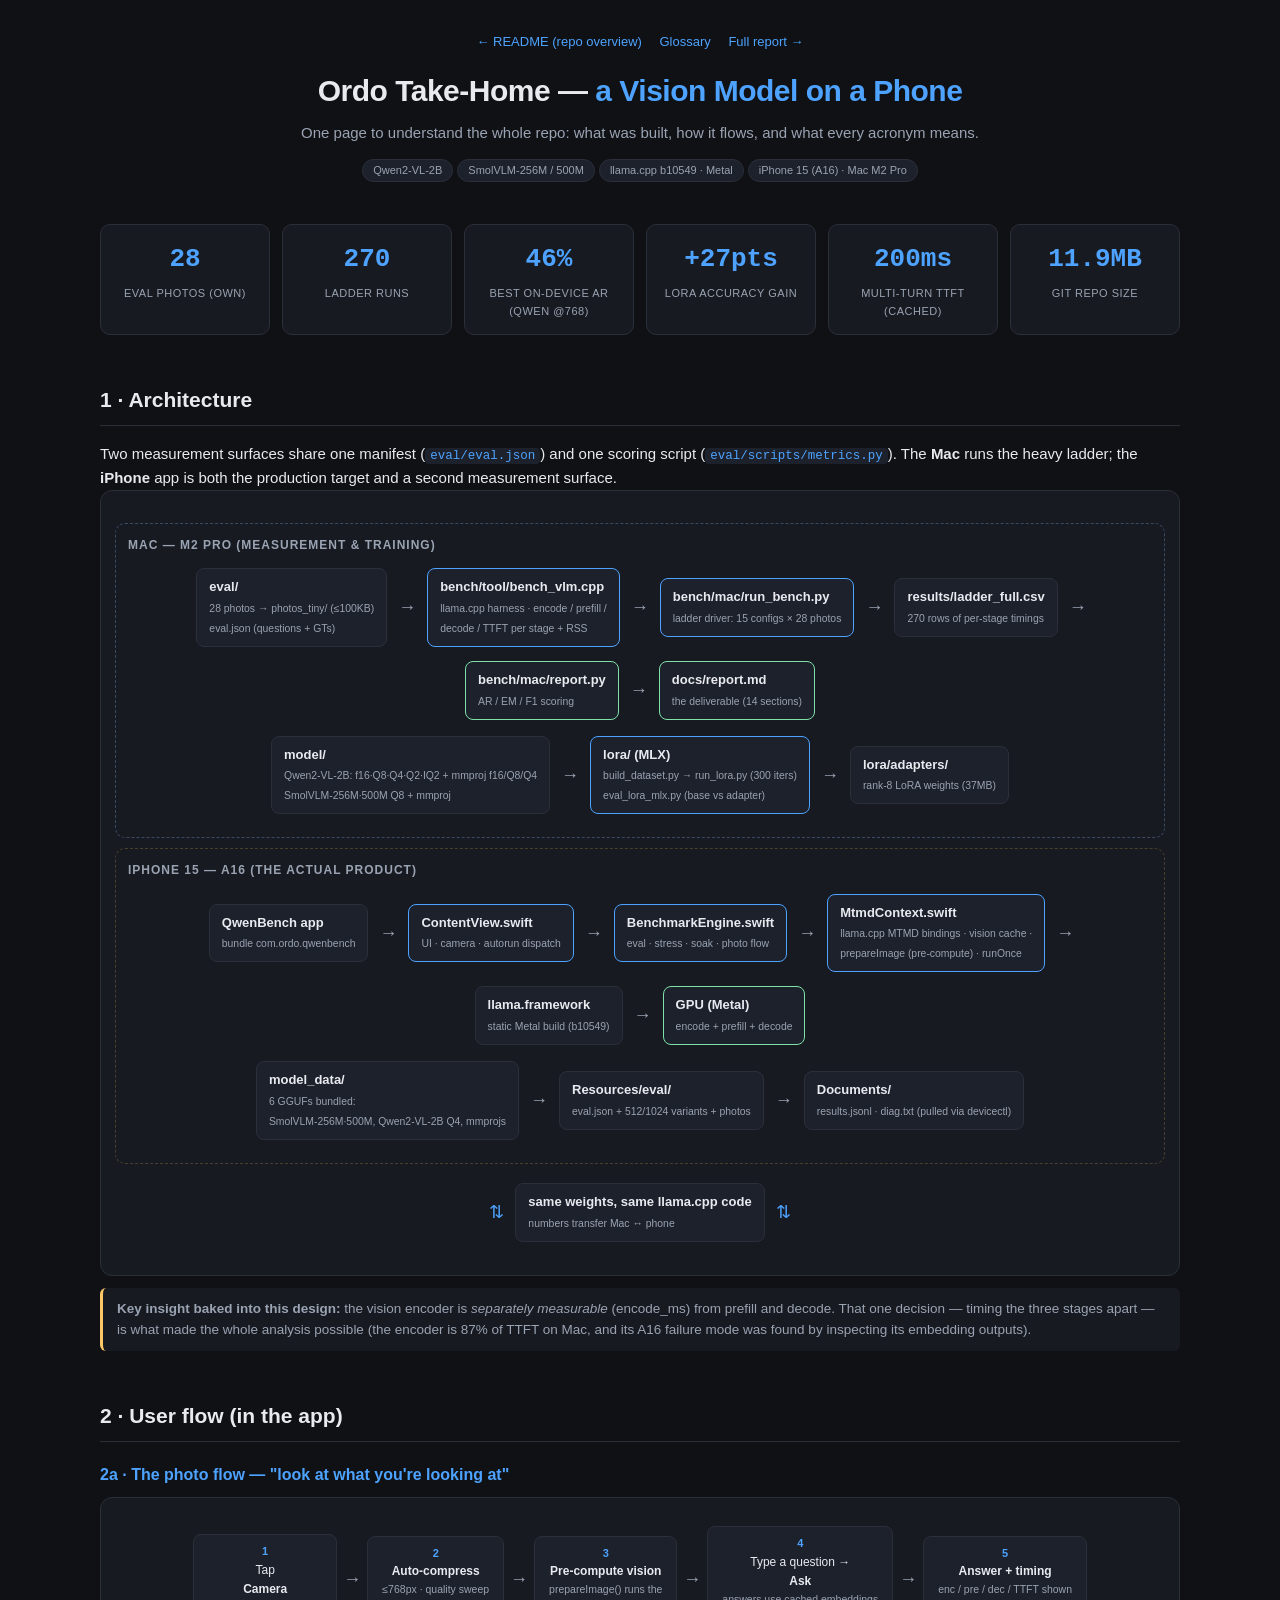
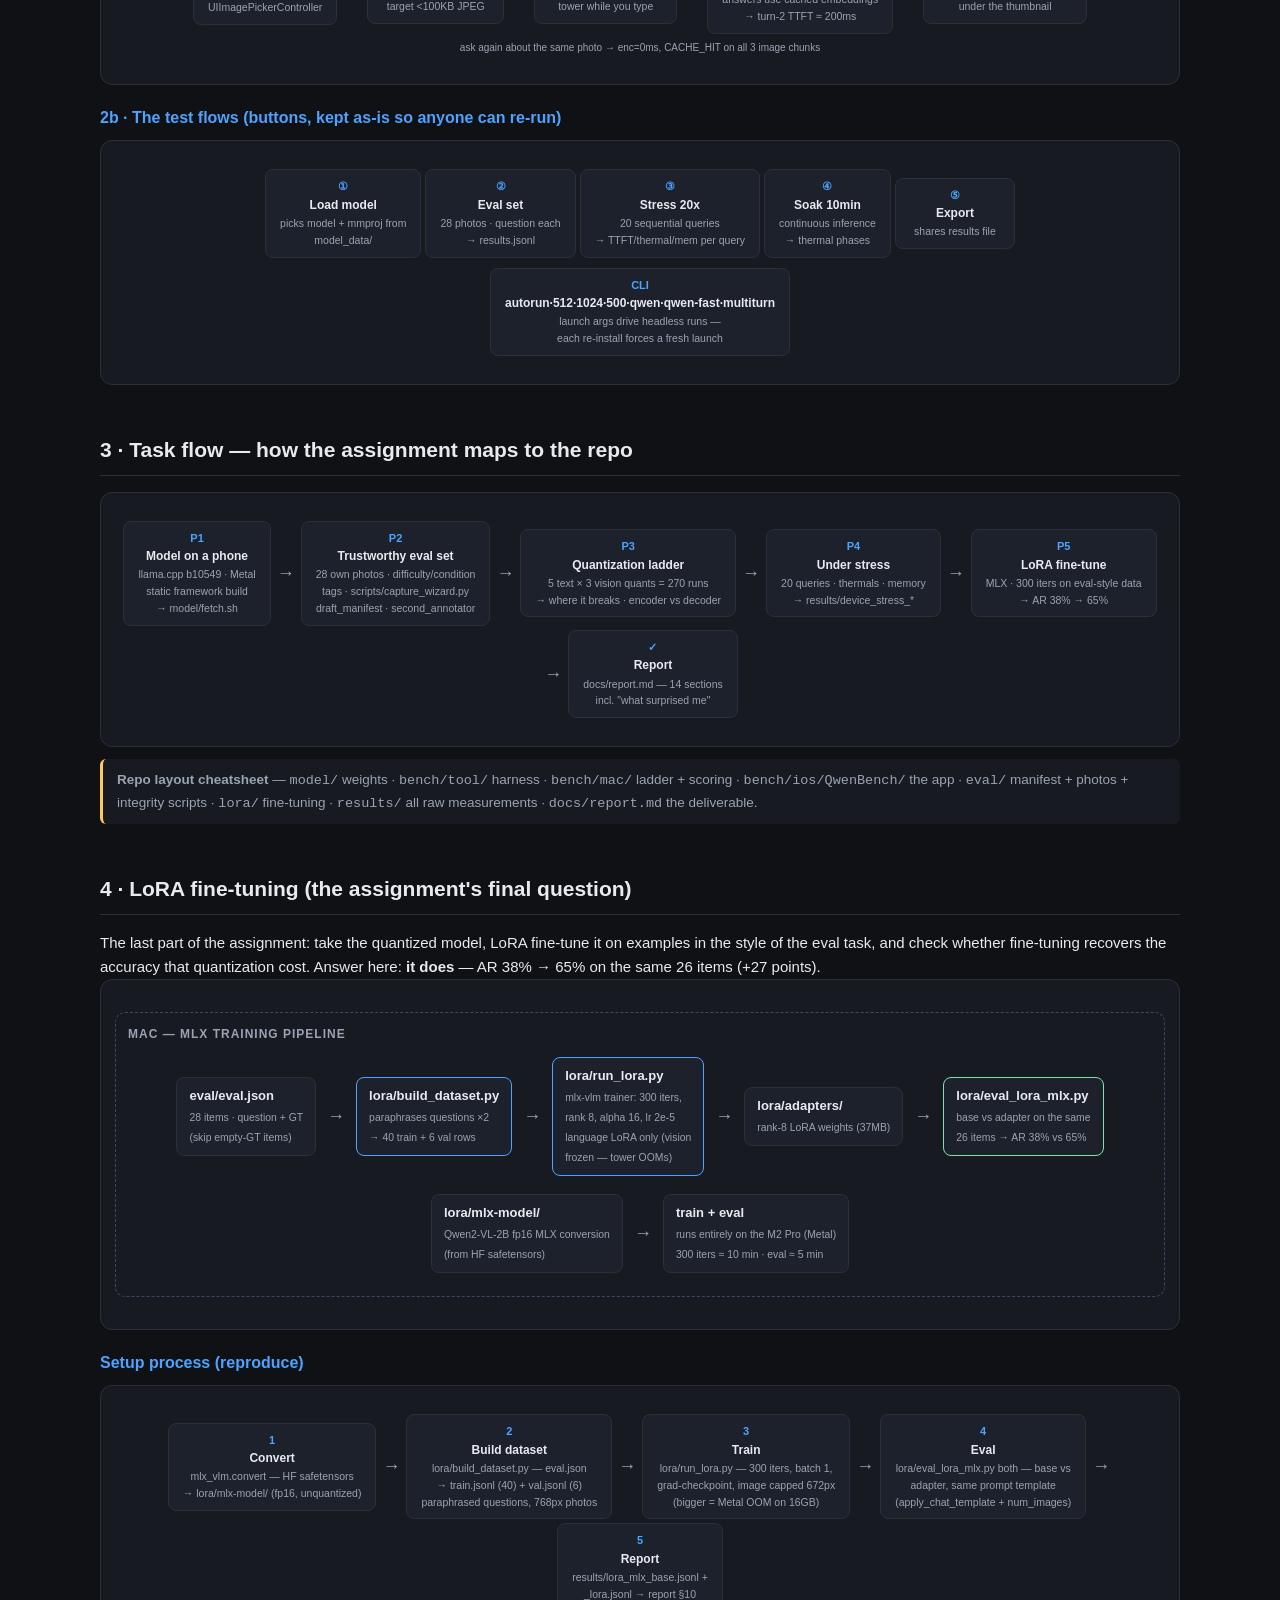
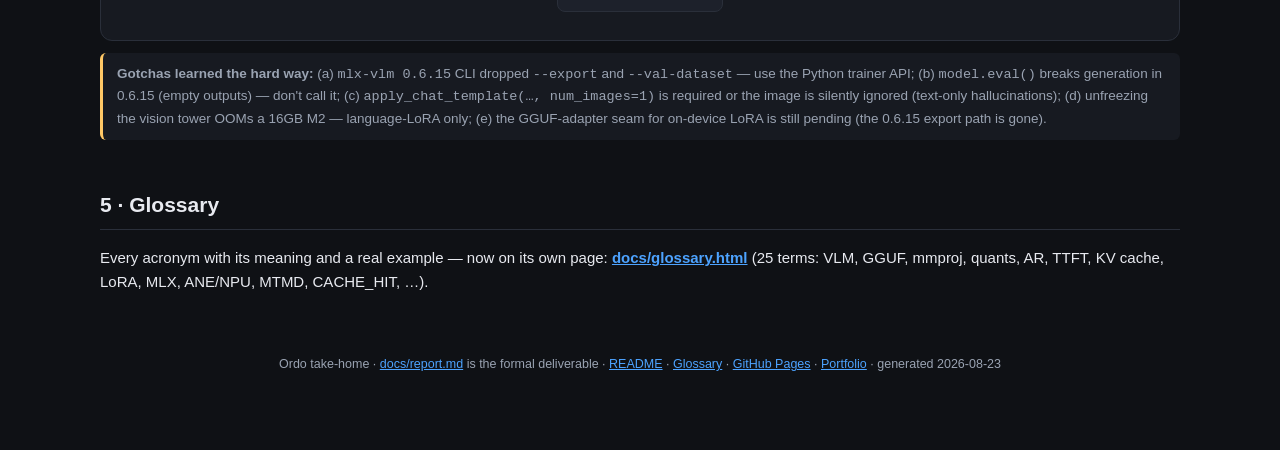
==== commit 8462bac7: "Docs: link the portfolio from the footer" ====
--- a/docs/index.html
+++ b/docs/index.html
@@ -271,7 +271,7 @@
 
 <footer>
   Ordo take-home · <a href="https://github.com/xpressabhi/ordo/blob/main/docs/report.md" style="color:var(--accent)">docs/report.md</a> is the formal deliverable ·
-  <a href="https://github.com/xpressabhi/ordo" style="color:var(--accent)">README</a> · <a href="glossary.html" style="color:var(--accent)">Glossary</a> · <a href="https://xpressabhi.github.io/ordo/" style="color:var(--accent)">GitHub Pages</a> · generated 2026-08-23
+  <a href="https://github.com/xpressabhi/ordo" style="color:var(--accent)">README</a> · <a href="glossary.html" style="color:var(--accent)">Glossary</a> · <a href="https://xpressabhi.github.io/ordo/" style="color:var(--accent)">GitHub Pages</a> · <a href="https://xpressabhi.github.io/" style="color:var(--accent)">Portfolio</a> · generated 2026-08-23
 </footer>
 
 </div>
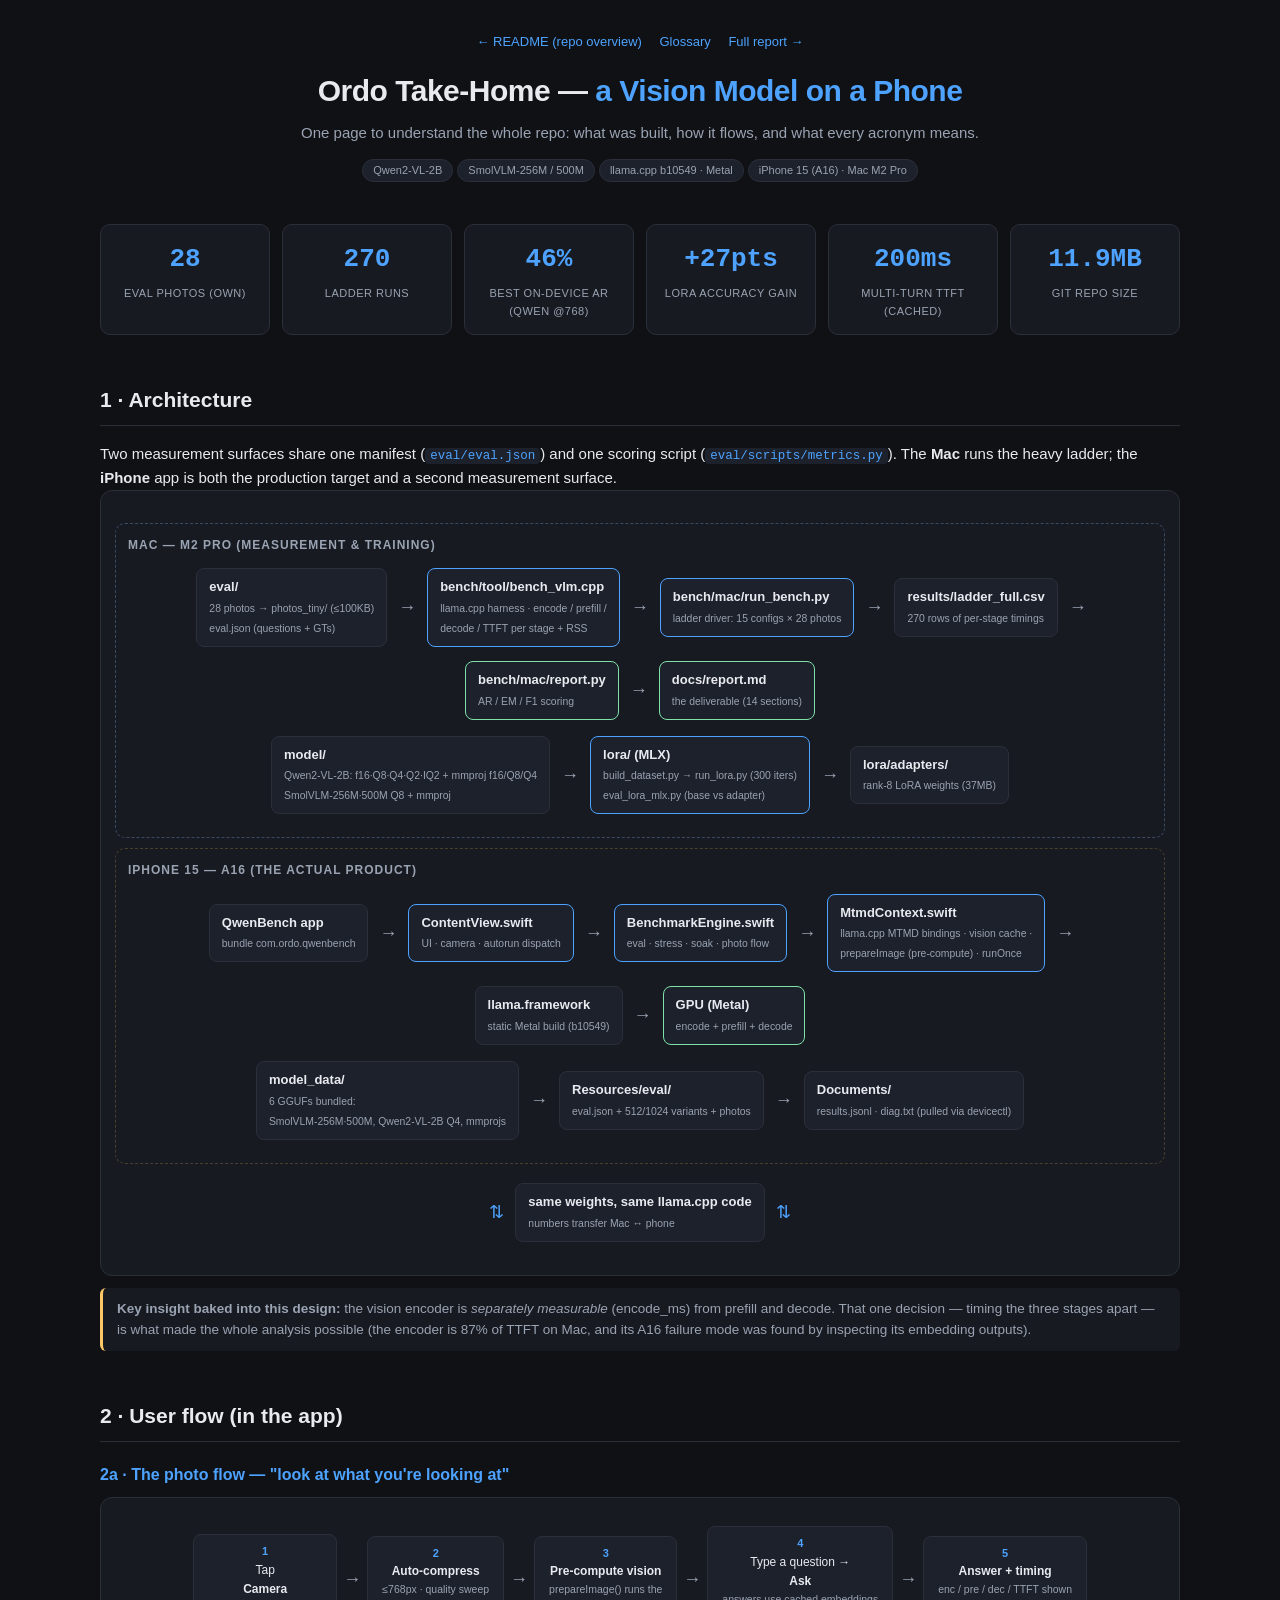
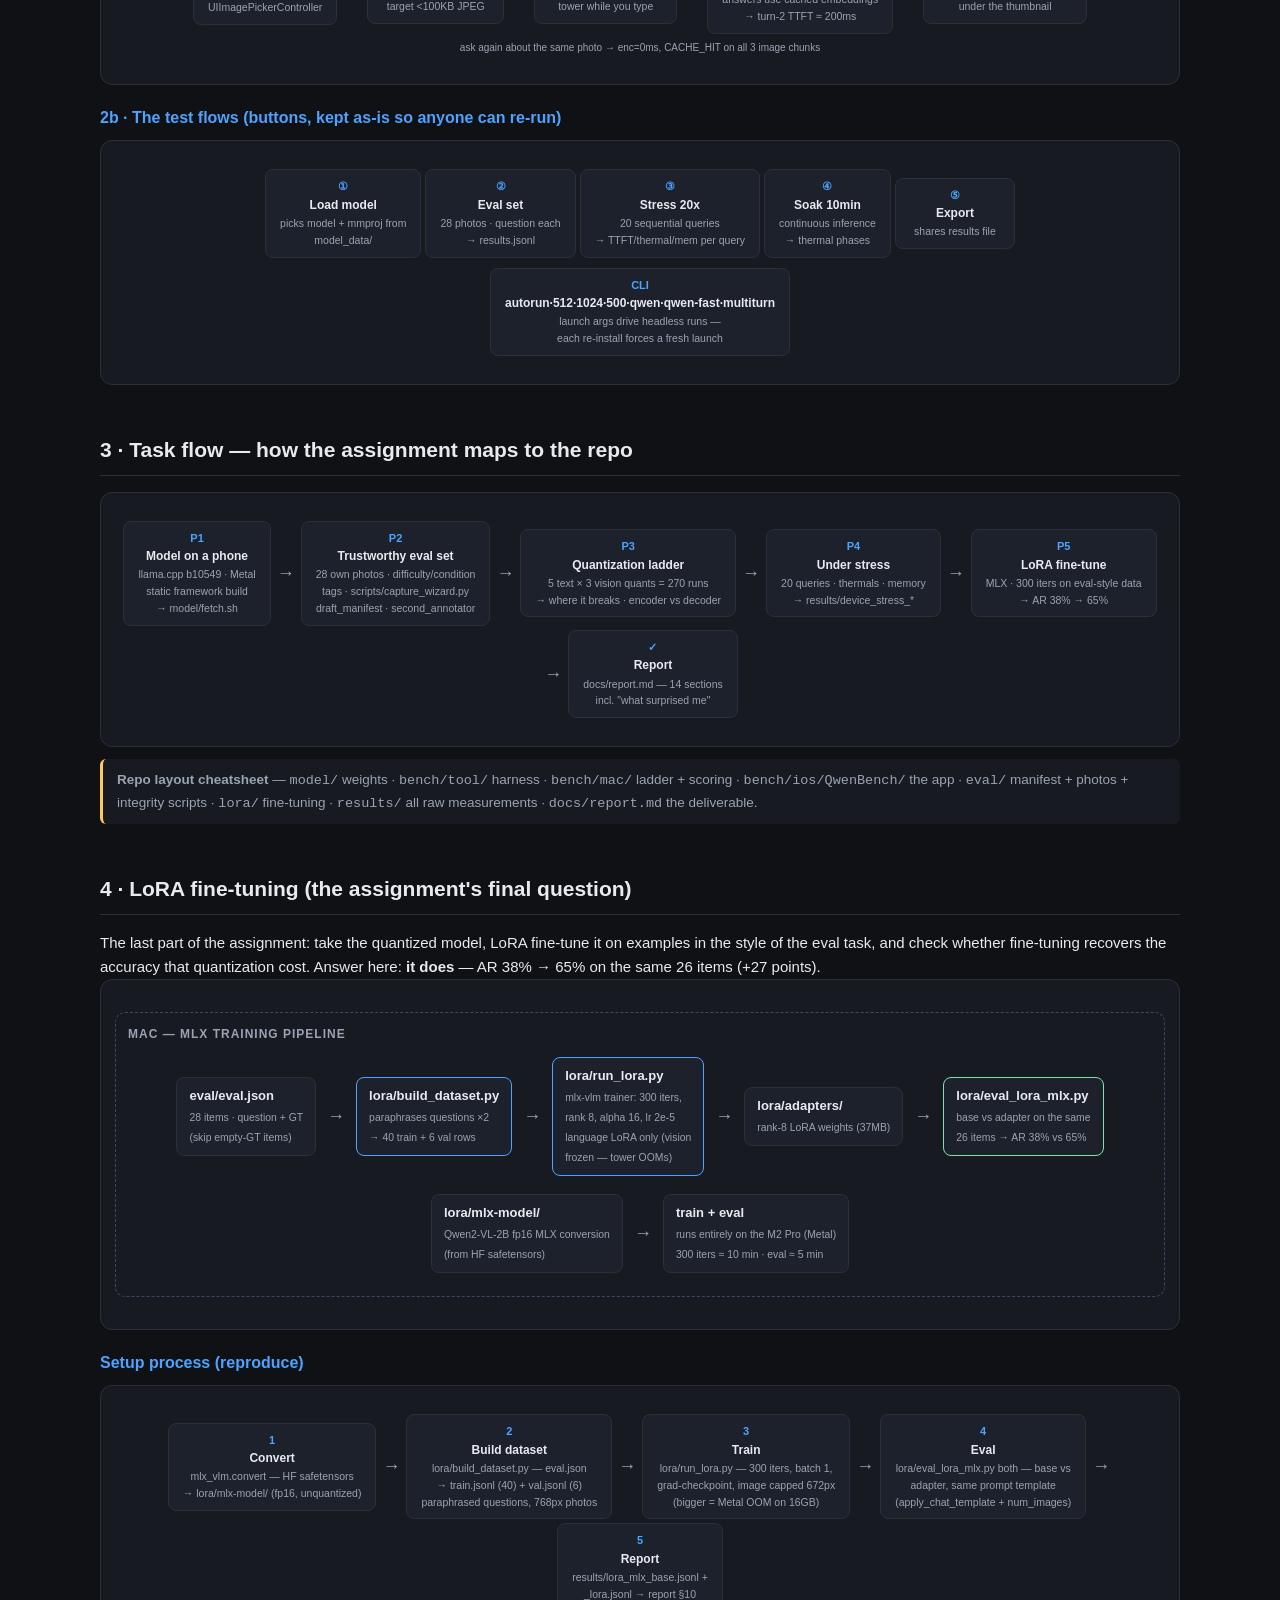
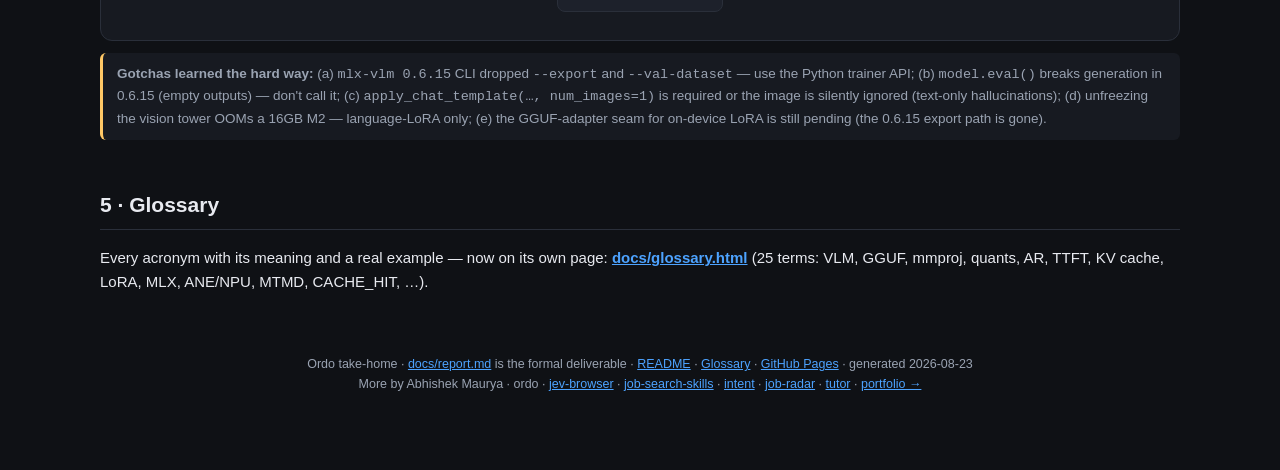
==== commit d5c51052: "Docs: cross-link sibling pages sites from the footer" ====
--- a/docs/index.html
+++ b/docs/index.html
@@ -271,7 +271,8 @@
 
 <footer>
   Ordo take-home · <a href="https://github.com/xpressabhi/ordo/blob/main/docs/report.md" style="color:var(--accent)">docs/report.md</a> is the formal deliverable ·
-  <a href="https://github.com/xpressabhi/ordo" style="color:var(--accent)">README</a> · <a href="glossary.html" style="color:var(--accent)">Glossary</a> · <a href="https://xpressabhi.github.io/ordo/" style="color:var(--accent)">GitHub Pages</a> · <a href="https://xpressabhi.github.io/" style="color:var(--accent)">Portfolio</a> · generated 2026-08-23
+  <a href="https://github.com/xpressabhi/ordo" style="color:var(--accent)">README</a> · <a href="glossary.html" style="color:var(--accent)">Glossary</a> · <a href="https://xpressabhi.github.io/ordo/" style="color:var(--accent)">GitHub Pages</a> · generated 2026-08-23<br>
+  More by Abhishek Maurya · <span aria-current="page">ordo</span> · <a href="https://xpressabhi.github.io/jev-browser/" style="color:var(--accent, inherit)">jev-browser</a> · <a href="https://xpressabhi.github.io/job-search-skills/" style="color:var(--accent, inherit)">job-search-skills</a> · <a href="https://xpressabhi.github.io/intent/" style="color:var(--accent, inherit)">intent</a> · <a href="https://xpressabhi.github.io/job-radar/" style="color:var(--accent, inherit)">job-radar</a> · <a href="https://xpressabhi.github.io/tutor/" style="color:var(--accent, inherit)">tutor</a> · <a href="https://xpressabhi.github.io/#projects" style="color:var(--accent, inherit)">portfolio →</a>
 </footer>
 
 </div>
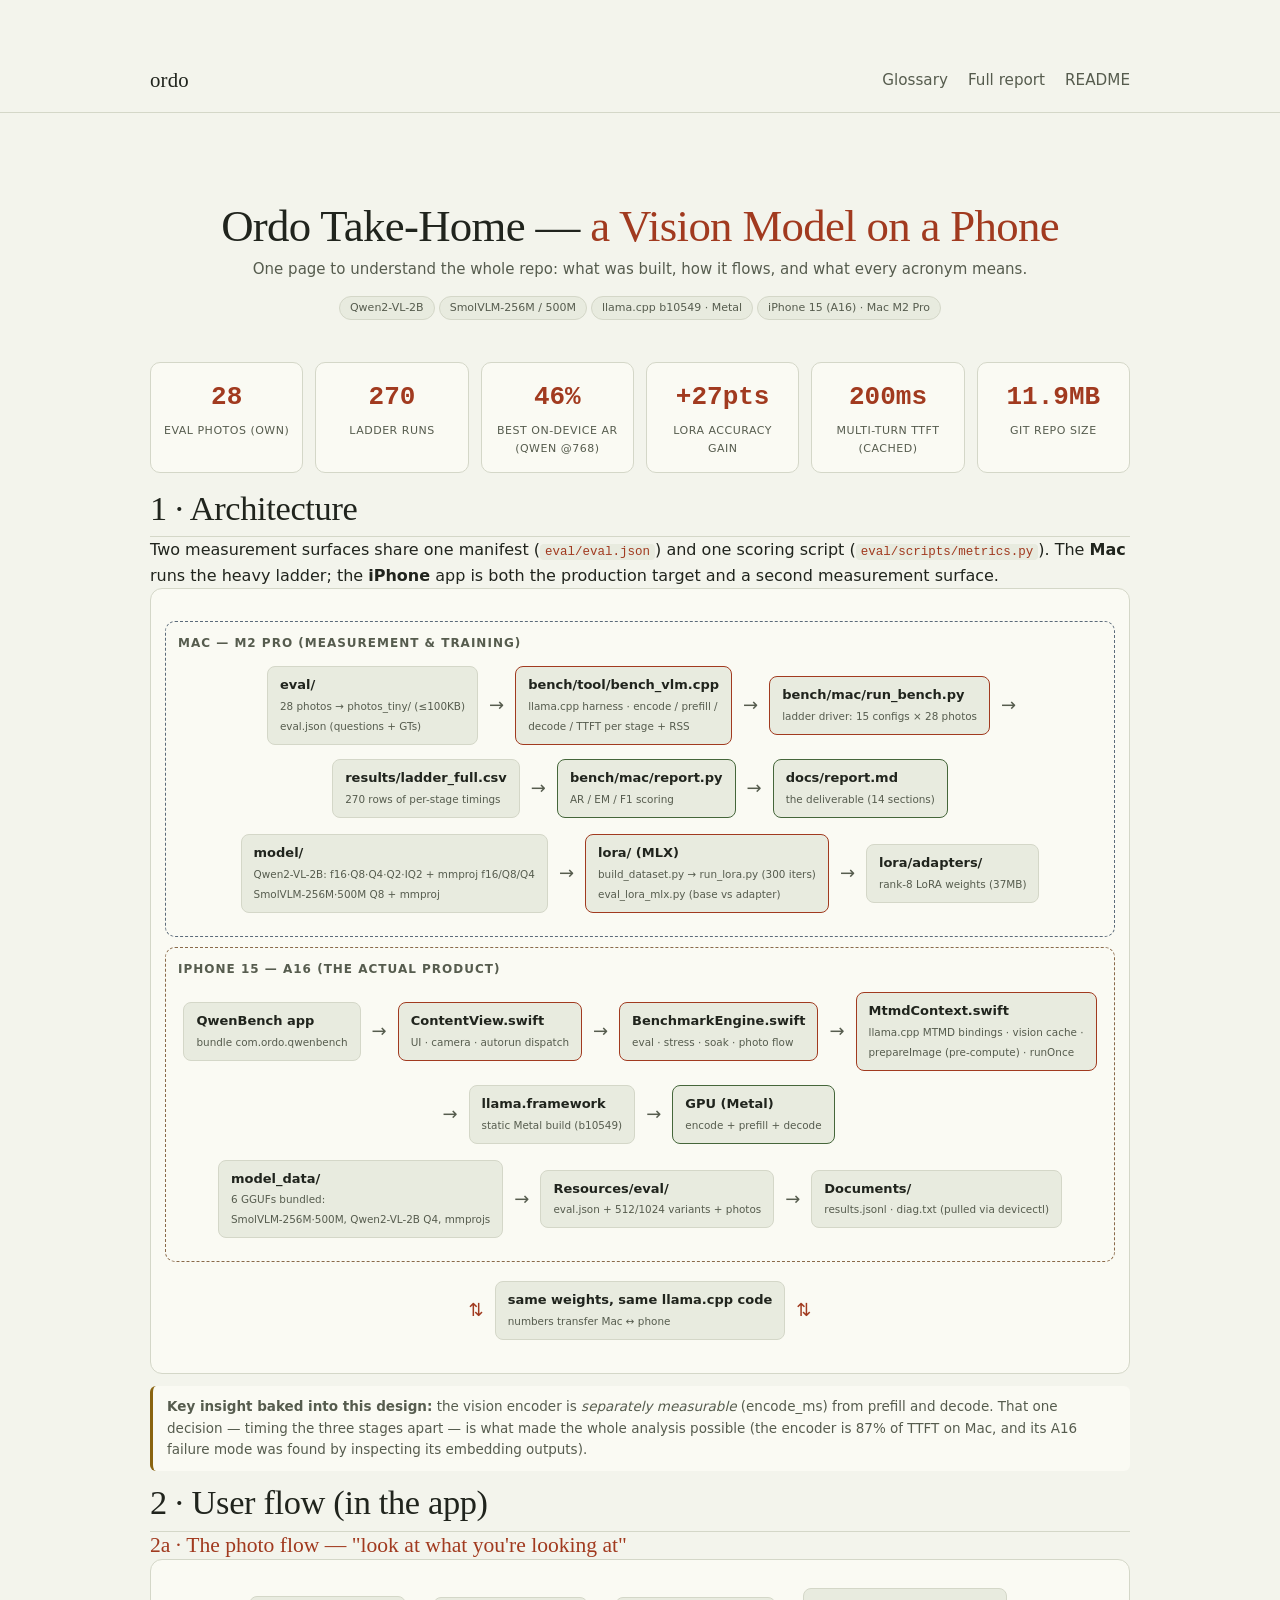
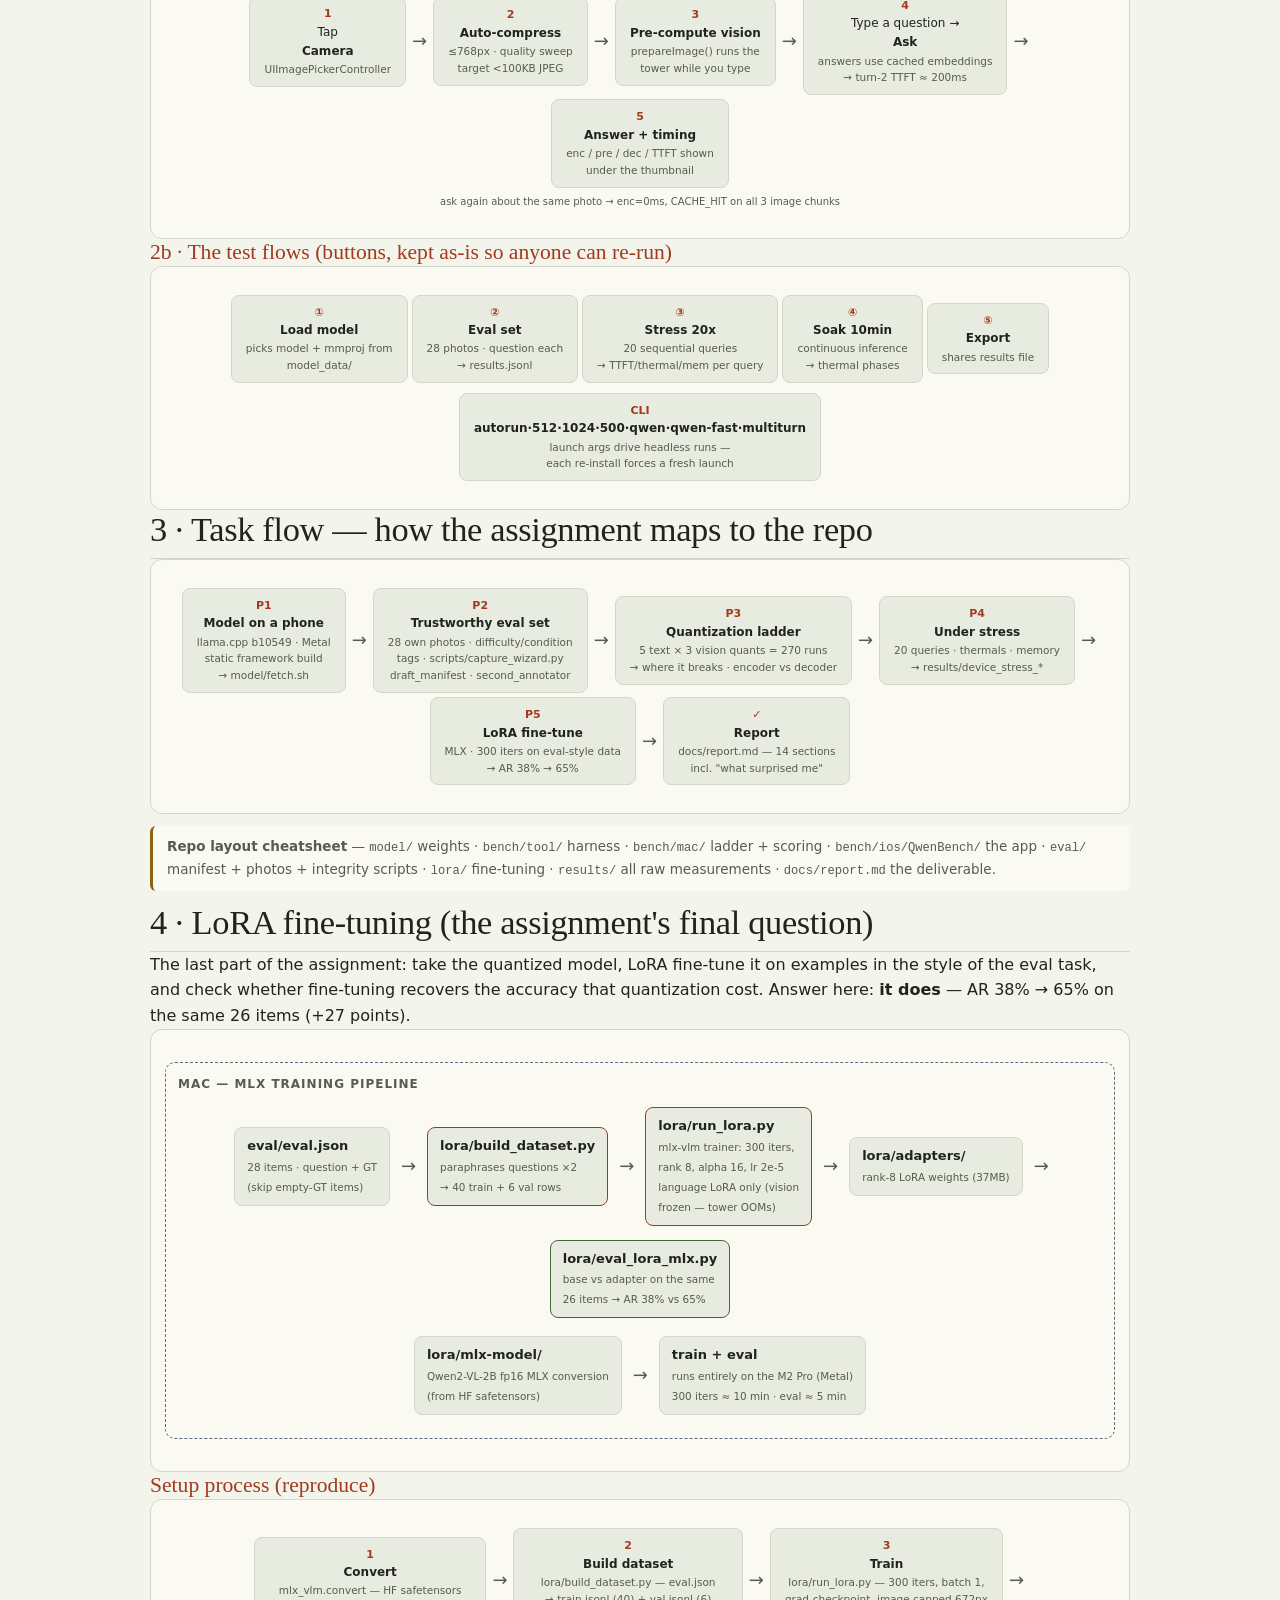
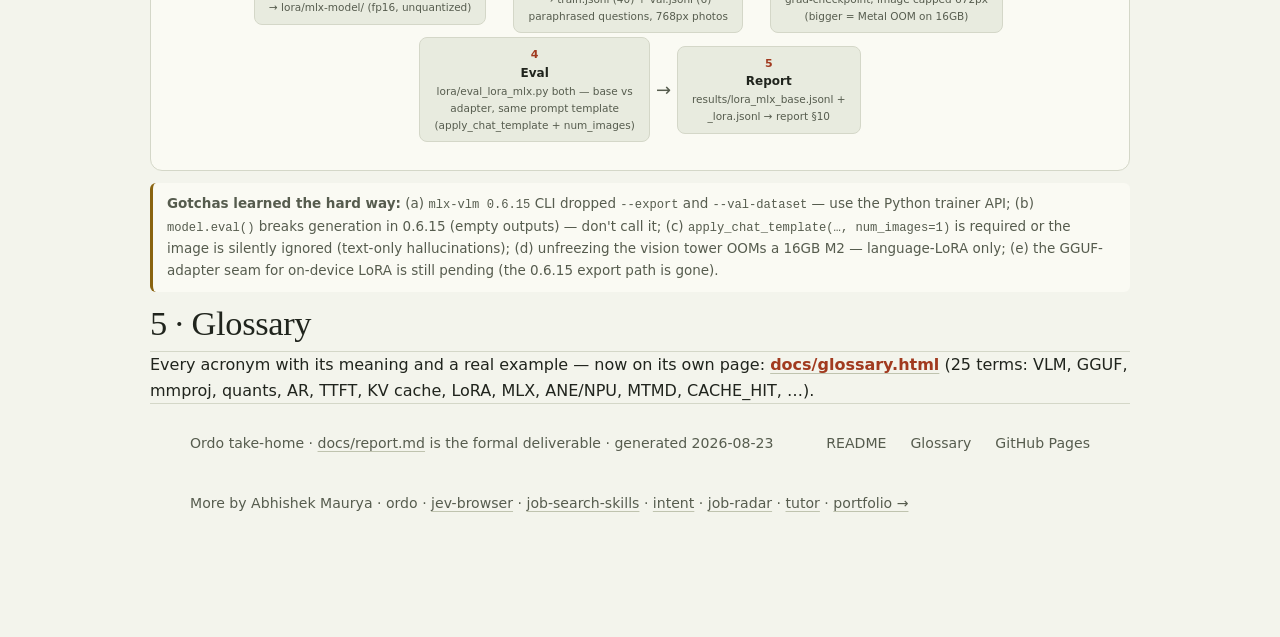
==== commit bbfe1099: "docs: adopt shared light-only theme from portfolio hub" ====
--- a/docs/index.html
+++ b/docs/index.html
@@ -5,21 +5,29 @@
 <meta name="viewport" content="width=device-width, initial-scale=1">
 <title>Ordo Take-Home — Repo Guide</title>
 <style>
+  /* Bridge ordo's local variable names onto the shared theme (theme.css).
+     Diagram, KPI and glossary rules below are ordo's own. */
   :root {
-    --bg: #0f1115; --panel: #171a21; --panel2: #1d212b; --line: #2a2f3a;
-    --text: #e8eaf0; --dim: #9aa3b2; --accent: #4da3ff; --accent2: #7ee2a8;
-    --warn: #ffc866; --bad: #ff7b7b; --good: #7ee2a8;
-    --mono: ui-monospace, "SF Mono", Menlo, Consolas, monospace;
+    --bg: var(--paper);
+    --panel: var(--panel);
+    --panel2: var(--sunken);
+    --line: var(--rule);
+    --text: var(--ink);
+    --dim: var(--ink-2);
+    --accent: var(--accent);
+    --accent2: var(--ok);
+    --warn: var(--warn);
+    --bad: var(--bad);
+    --good: var(--ok);
   }
   * { box-sizing: border-box; margin: 0; padding: 0; }
-  body { background: var(--bg); color: var(--text); font: 15px/1.6 -apple-system, "Segoe UI", Roboto, sans-serif; padding: 32px 20px 80px; }
-  .wrap { max-width: 1080px; margin: 0 auto; }
-  header { text-align: center; margin-bottom: 40px; }
-  h1 { font-size: 30px; letter-spacing: -0.5px; }
+  body { background: var(--bg); color: var(--text); font: 15px/1.6 var(--sans); padding: 0 0 80px; }
+  header { text-align: center; margin-bottom: 40px; padding-top: 48px; }
+  h1 { font-size: clamp(1.9rem, 4vw, 2.6rem); letter-spacing: -0.015em; }
   h1 span { color: var(--accent); }
   .sub { color: var(--dim); margin-top: 6px; font-size: 15px; }
-  h2 { font-size: 21px; margin: 48px 0 16px; padding-bottom: 8px; border-bottom: 1px solid var(--line); }
-  h3 { font-size: 16px; margin: 20px 0 10px; color: var(--accent); }
+  h2 { font-size: clamp(1.3rem, 2.6vw, 1.7rem); margin: 48px 0 16px; padding-bottom: 8px; border-bottom: 1px solid var(--line); }
+  h3 { font-size: 1.1rem; margin: 20px 0 10px; color: var(--accent); }
   .cards { display: grid; grid-template-columns: repeat(auto-fit, minmax(300px, 1fr)); gap: 14px; margin: 14px 0; }
   .card { background: var(--panel); border: 1px solid var(--line); border-radius: 10px; padding: 16px; }
   .card h4 { font-size: 14px; color: var(--accent2); margin-bottom: 8px; letter-spacing: 0.3px; text-transform: uppercase; font-size: 12px; }
@@ -36,8 +44,8 @@
   .diagram { background: var(--panel); border: 1px solid var(--line); border-radius: 12px; padding: 22px 14px; overflow-x: auto; }
   .diagram-inner { min-width: 860px; }
   .zone { border: 1.5px dashed var(--line); border-radius: 10px; padding: 12px; margin: 10px 0; }
-  .zone.mac { border-color: #3a4a63; }
-  .zone.device { border-color: #4a3f2a; }
+  .zone.mac { border-color: #5c6b7a; }
+  .zone.device { border-color: #8a6a4a; }
   .zone .ztitle { font-size: 12px; font-weight: 600; letter-spacing: 1px; text-transform: uppercase; color: var(--dim); margin-bottom: 8px; }
   .node { display: inline-block; background: var(--panel2); border: 1px solid var(--line); border-radius: 8px; padding: 8px 12px; font-size: 12.5px; margin: 5px; vertical-align: middle; }
   .node b { display: block; font-size: 13px; color: var(--text); }
@@ -60,19 +68,24 @@
   td.ex { color: var(--dim); font-size: 12.5px; }
   td.ex code { background: transparent; padding: 0; color: var(--warn); }
 
-  footer { margin-top: 60px; text-align: center; color: var(--dim); font-size: 12.5px; }
   .pill { display: inline-block; background: var(--panel2); border: 1px solid var(--line); border-radius: 20px; padding: 2px 10px; font-size: 11px; color: var(--dim); margin: 2px; }
 </style>
+<link rel="stylesheet" href="theme.css">
 </head>
 <body>
+<header class="nav">
+  <div class="wrap nav-in">
+    <a class="wordmark" href="https://github.com/xpressabhi/ordo">ordo</a>
+    <nav class="nav-links" aria-label="Links">
+      <a href="glossary.html">Glossary</a>
+      <a href="https://github.com/xpressabhi/ordo/blob/main/docs/report.md">Full report</a>
+      <a href="https://github.com/xpressabhi/ordo">README</a>
+    </nav>
+  </div>
+</header>
+
 <div class="wrap">
-
 <header>
-  <div style="margin-bottom:14px; font-size:13px">
-    <a href="https://github.com/xpressabhi/ordo" style="color:var(--accent); text-decoration:none; margin-right:14px">← README (repo overview)</a>
-    <a href="glossary.html" style="color:var(--accent); text-decoration:none; margin-right:14px">Glossary</a>
-    <a href="https://github.com/xpressabhi/ordo/blob/main/docs/report.md" style="color:var(--accent); text-decoration:none">Full report →</a>
-  </div>
   <h1>Ordo Take-Home — <span>a Vision Model on a Phone</span></h1>
   <div class="sub">One page to understand the whole repo: what was built, how it flows, and what every acronym means.</div>
   <div style="margin-top:12px">
@@ -269,10 +282,16 @@
 <a href="glossary.html" style="color:var(--accent)"><b>docs/glossary.html</b></a> (25 terms:
 VLM, GGUF, mmproj, quants, AR, TTFT, KV cache, LoRA, MLX, ANE/NPU, MTMD, CACHE_HIT, …).</p>
 
-<footer>
-  Ordo take-home · <a href="https://github.com/xpressabhi/ordo/blob/main/docs/report.md" style="color:var(--accent)">docs/report.md</a> is the formal deliverable ·
-  <a href="https://github.com/xpressabhi/ordo" style="color:var(--accent)">README</a> · <a href="glossary.html" style="color:var(--accent)">Glossary</a> · <a href="https://xpressabhi.github.io/ordo/" style="color:var(--accent)">GitHub Pages</a> · generated 2026-08-23<br>
-  More by Abhishek Maurya · <span aria-current="page">ordo</span> · <a href="https://xpressabhi.github.io/jev-browser/" style="color:var(--accent, inherit)">jev-browser</a> · <a href="https://xpressabhi.github.io/job-search-skills/" style="color:var(--accent, inherit)">job-search-skills</a> · <a href="https://xpressabhi.github.io/intent/" style="color:var(--accent, inherit)">intent</a> · <a href="https://xpressabhi.github.io/job-radar/" style="color:var(--accent, inherit)">job-radar</a> · <a href="https://xpressabhi.github.io/tutor/" style="color:var(--accent, inherit)">tutor</a> · <a href="https://xpressabhi.github.io/#projects" style="color:var(--accent, inherit)">portfolio →</a>
+<footer class="footer">
+  <div class="wrap footer-in">
+    <p>Ordo take-home · <a href="https://github.com/xpressabhi/ordo/blob/main/docs/report.md">docs/report.md</a> is the formal deliverable · generated 2026-08-23</p>
+    <nav class="footer-links" aria-label="Links">
+      <a href="https://github.com/xpressabhi/ordo">README</a>
+      <a href="glossary.html">Glossary</a>
+      <a href="https://xpressabhi.github.io/ordo/">GitHub Pages</a>
+    </nav>
+    <p class="projects-bar">More by Abhishek Maurya · <span aria-current="page">ordo</span> · <a href="https://xpressabhi.github.io/jev-browser/">jev-browser</a> · <a href="https://xpressabhi.github.io/job-search-skills/">job-search-skills</a> · <a href="https://xpressabhi.github.io/intent/">intent</a> · <a href="https://xpressabhi.github.io/job-radar/">job-radar</a> · <a href="https://xpressabhi.github.io/tutor/">tutor</a> · <a href="https://xpressabhi.github.io/#projects">portfolio →</a></p>
+  </div>
 </footer>
 
 </div>
--- a/docs/theme.css
+++ b/docs/theme.css
@@ -0,0 +1,109 @@
+/*
+ * Shared visual system for every xpressabhi GitHub Pages site.
+ *
+ * Canonical source lives in the portfolio hub (theme/theme.css) and is copied
+ * into each sibling repo by `node scripts/sync-theme.mjs`. Light mode only:
+ * there is no dark theme anywhere in the family, by decision.
+ *
+ * Site-specific components (job-radar's filters and job rows, ordo's diagrams
+ * and KPI grid, tutor's session logs) stay in each site's own <style>. This
+ * file carries only what is genuinely shared: tokens, type, and the page
+ * skeleton (nav, section rhythm, footer).
+ */
+
+:root {
+  /* colour — roles, not decoration */
+  --paper: #f3f4ec;        /* page */
+  --panel: #fafaf3;        /* inset surface: cards, trees, code blocks */
+  --sunken: #e8ebdf;       /* one step below panel: chips, nodes, pills */
+  --ink: #20241d;          /* primary text */
+  --ink-2: #565c4e;        /* secondary text */
+  --ink-3: #666c5e;        /* meta, captions, labels */
+  --rule: #d4d7c8;         /* hairlines */
+  --rule-strong: #bfc3af;  /* emphasis rules, resting link underline */
+  --accent: #a13a1f;       /* brand: links, current state, marks */
+  --accent-bright: #e08a6e;/* accent for use on dark ink surfaces */
+  --ok: #45663a;           /* semantic — pass, live, success */
+  --warn: #8a6410;         /* semantic — caution */
+  --bad: #9c2b1f;          /* semantic — fail, removed, danger */
+
+  /* type */
+  --serif: "Iowan Old Style", "Palatino Linotype", Palatino, "Book Antiqua", Georgia, "Times New Roman", serif;
+  --sans: system-ui, -apple-system, "Segoe UI", Roboto, "Helvetica Neue", Arial, sans-serif;
+  --mono: ui-monospace, "SF Mono", SFMono-Regular, Menlo, Consolas, "Liberation Mono", monospace;
+
+  --wrap: 1060px;
+  color-scheme: light;
+}
+
+*, *::before, *::after { box-sizing: border-box; }
+
+body {
+  margin: 0;
+  background: var(--paper);
+  color: var(--ink);
+  font: 1rem/1.6 var(--sans);
+  -webkit-text-size-adjust: 100%;
+}
+
+.wrap { max-width: var(--wrap); margin: 0 auto; padding-inline: clamp(1.25rem, 4vw, 2.5rem); }
+
+/* type ------------------------------------------------------------------ */
+
+h1, h2, h3 { font-family: var(--serif); font-weight: 400; margin: 0; text-wrap: balance; }
+h1 { font-size: clamp(2.1rem, 4.4vw, 2.8rem); line-height: 1.12; letter-spacing: -0.015em; }
+h2 { font-size: clamp(1.6rem, 3.4vw, 2.15rem); line-height: 1.15; letter-spacing: -0.01em; }
+h3 { font-size: clamp(1.15rem, 2vw, 1.35rem); line-height: 1.25; }
+p { margin: 0; }
+code { font-family: var(--mono); font-size: 0.9em; }
+
+a { color: inherit; text-decoration: underline; text-decoration-color: var(--rule-strong); text-underline-offset: 0.2em; }
+a:hover { color: var(--accent); text-decoration-color: var(--accent); }
+
+:focus-visible { outline: 2px solid var(--accent); outline-offset: 2px; }
+::selection { background: rgba(161, 58, 31, 0.16); }
+
+.mono { font-family: var(--mono); }
+.sr-only { position: absolute; width: 1px; height: 1px; padding: 0; margin: -1px; overflow: hidden; clip: rect(0 0 0 0); white-space: nowrap; border: 0; }
+
+/* skip link ------------------------------------------------------------- */
+
+.skip { position: absolute; left: -9999px; top: 0; background: var(--ink); color: var(--paper);
+  padding: 0.6rem 1rem; z-index: 10; }
+.skip:focus { left: 0; }
+
+/* nav ------------------------------------------------------------------- */
+
+.nav { border-bottom: 1px solid var(--rule); }
+.nav-in { display: flex; align-items: center; justify-content: space-between; height: 64px; gap: 1rem; }
+.wordmark { font-family: var(--serif); font-size: 1.3rem; letter-spacing: 0.01em; text-decoration: none; }
+.wordmark:hover { color: var(--ink); text-decoration: none; }
+.nav-links { display: flex; align-items: center; gap: 1.25rem; }
+.nav-links a { text-decoration: none; color: var(--ink-2); font-size: 0.95rem; }
+.nav-links a:hover { color: var(--accent); text-decoration: underline; text-decoration-color: var(--accent); }
+
+/* section rhythm -------------------------------------------------------- */
+
+.section { border-top: 1px solid var(--rule); padding-block: clamp(3rem, 7vh, 4.5rem); }
+.section-lede { margin-top: 0.9rem; font-size: 1.02rem; color: var(--ink-2); max-width: 62ch; }
+
+/* footer ----------------------------------------------------------------- */
+
+.footer { border-top: 1px solid var(--rule); padding-block: 1.75rem 2.5rem; }
+.footer-in { display: flex; justify-content: space-between; align-items: baseline; gap: 1.5rem; flex-wrap: wrap; }
+.footer p { font-size: 0.88rem; color: var(--ink-2); }
+.footer-links { display: flex; gap: 1.5rem; flex-wrap: wrap; }
+.footer-links a { font-size: 0.88rem; color: var(--ink-2); text-decoration: none; }
+.footer-links a:hover { color: var(--accent); text-decoration: underline; text-decoration-color: var(--accent); }
+.projects-bar { margin-top: 0.7rem; line-height: 1.9; }
+
+/* responsive ------------------------------------------------------------- */
+
+@media (max-width: 640px) {
+  .nav-in { height: auto; padding-block: 0.75rem; flex-direction: column; align-items: flex-start; gap: 0.5rem; }
+  .nav-links { flex-wrap: wrap; gap: 0.9rem; }
+}
+
+@media (prefers-reduced-motion: reduce) {
+  * { transition: none !important; animation: none !important; }
+}
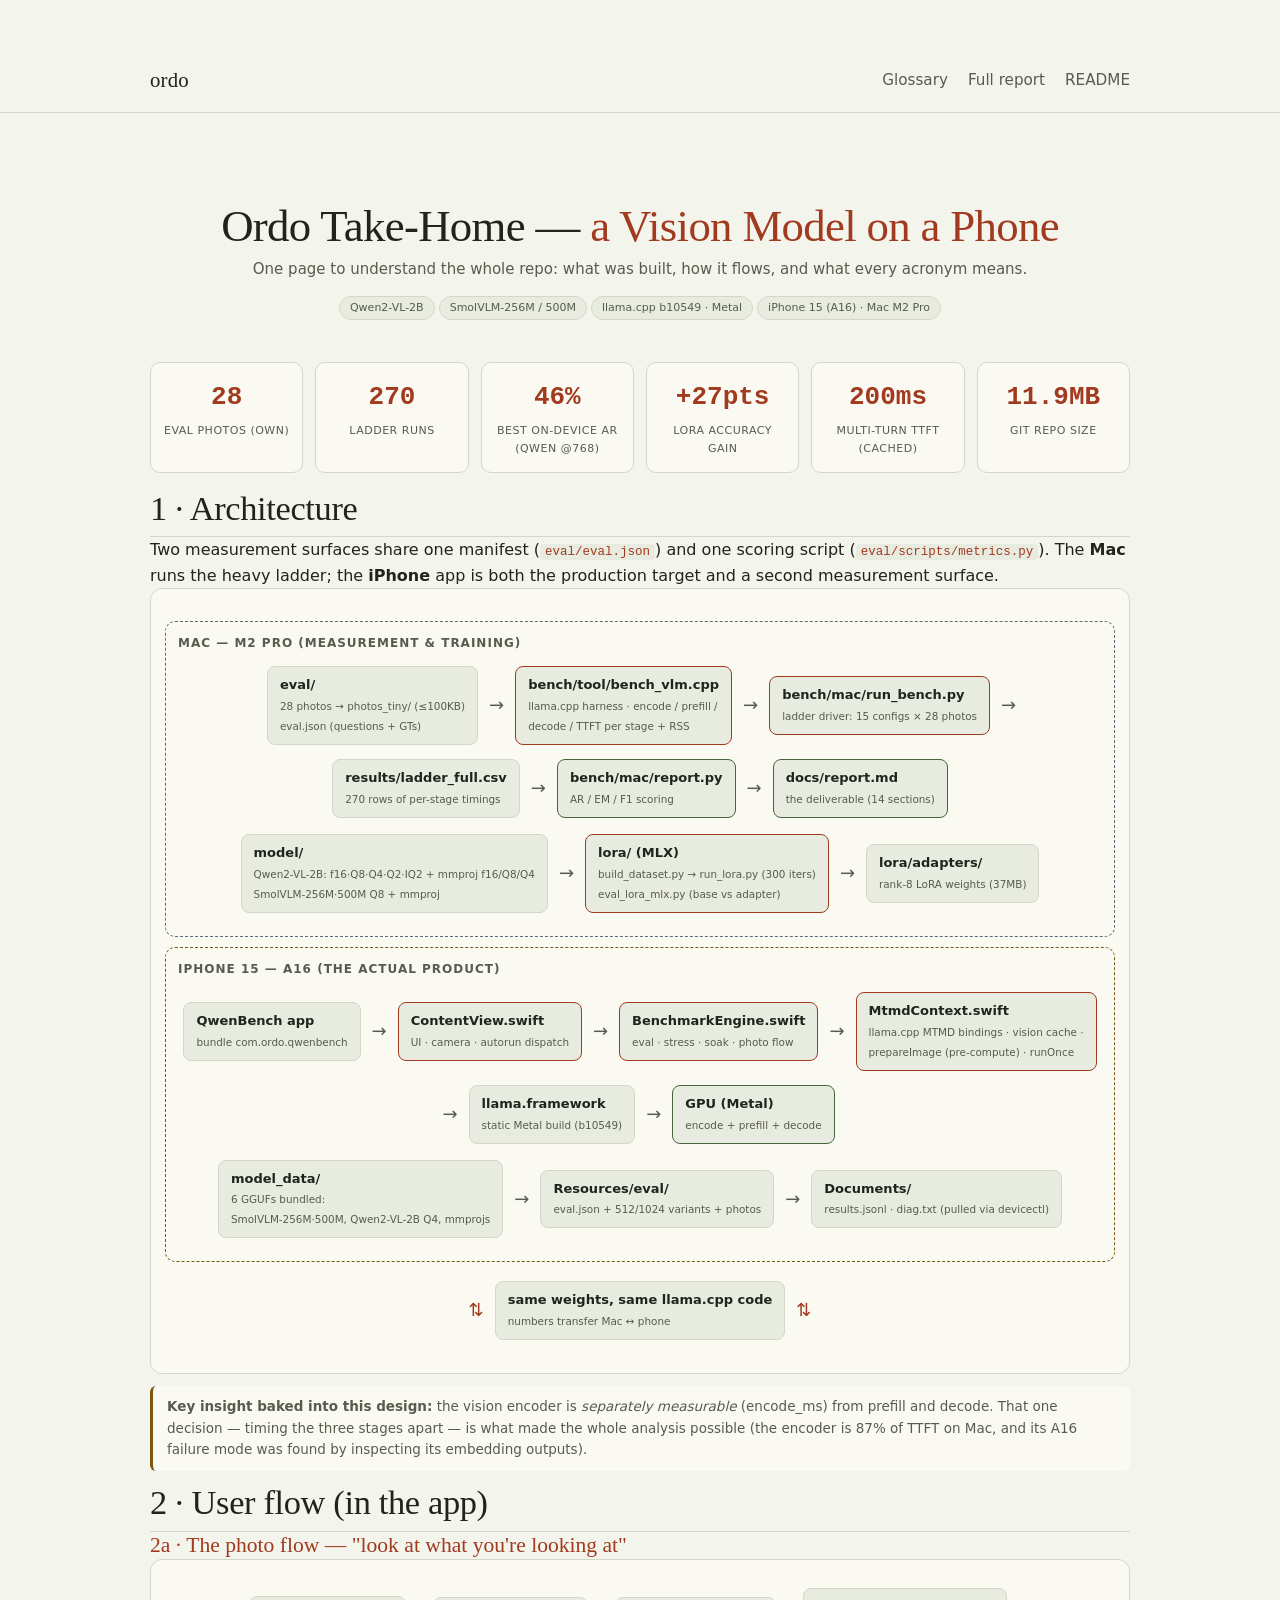
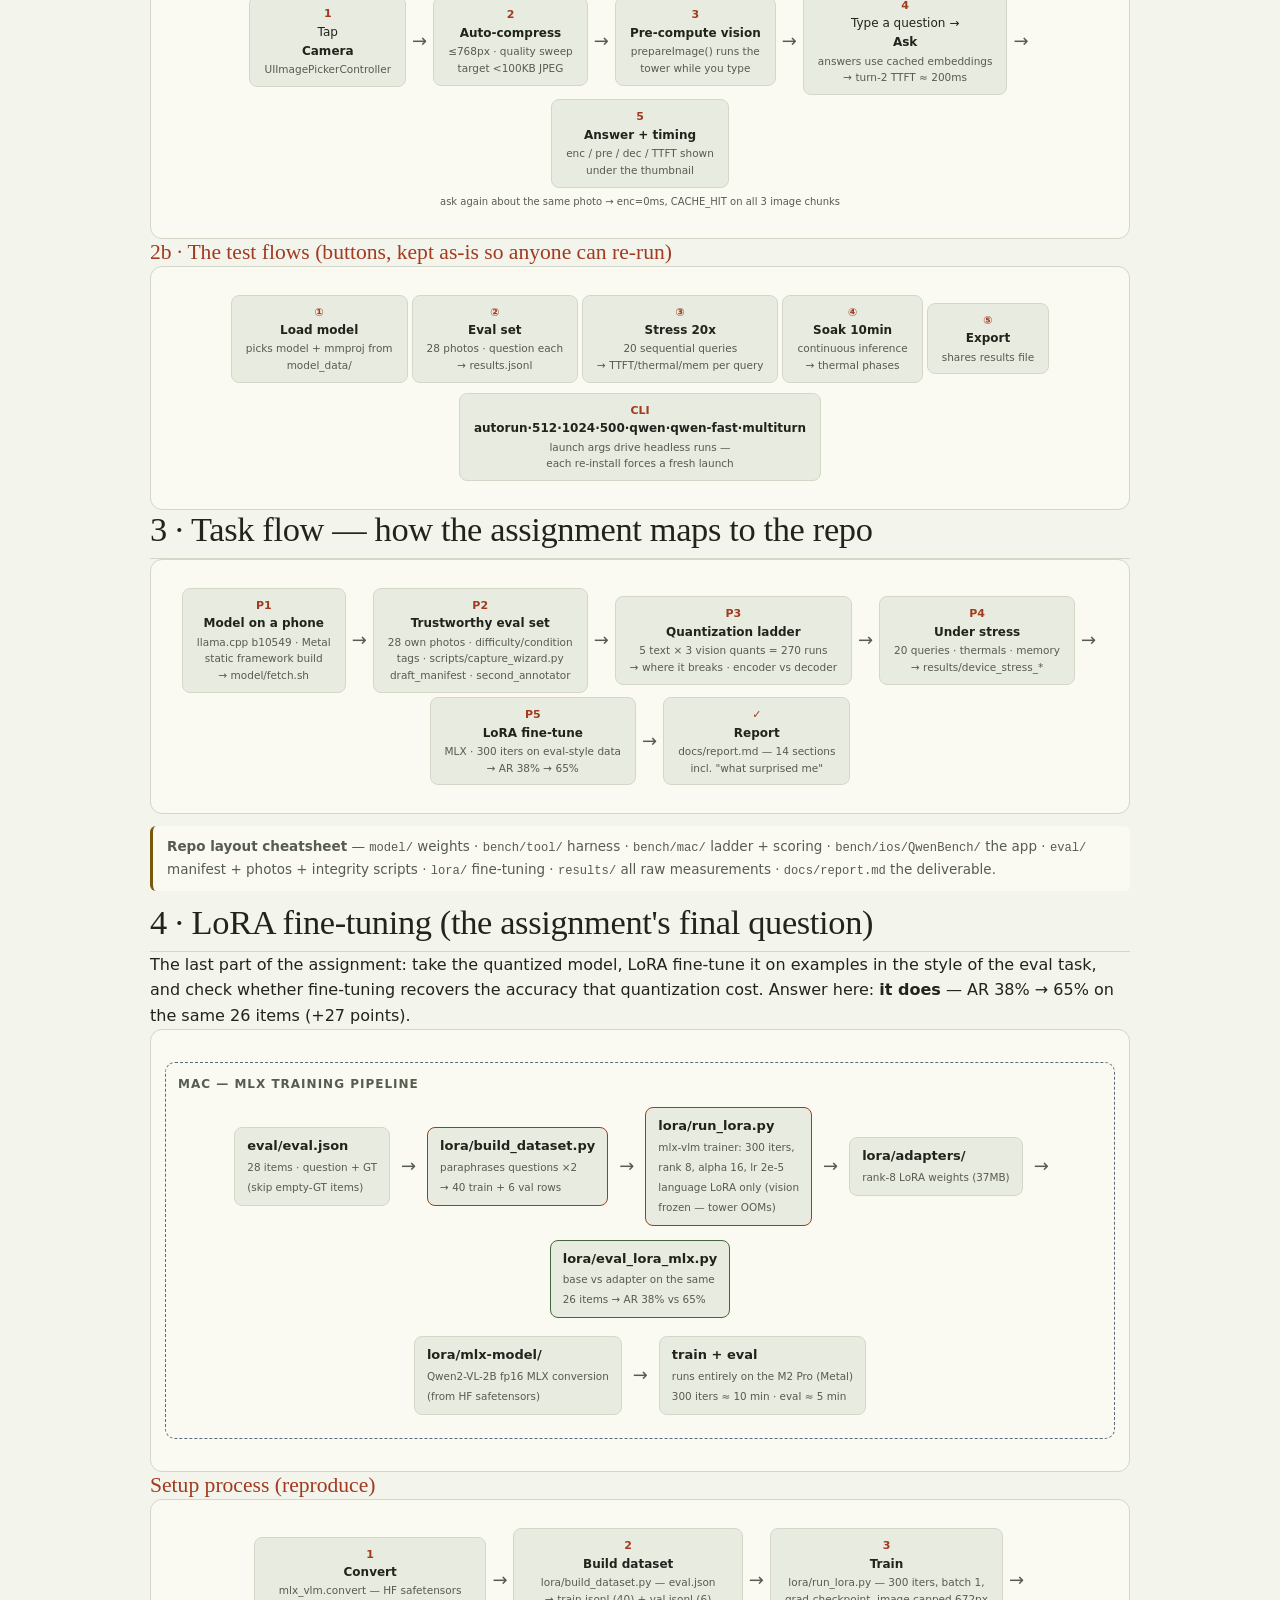
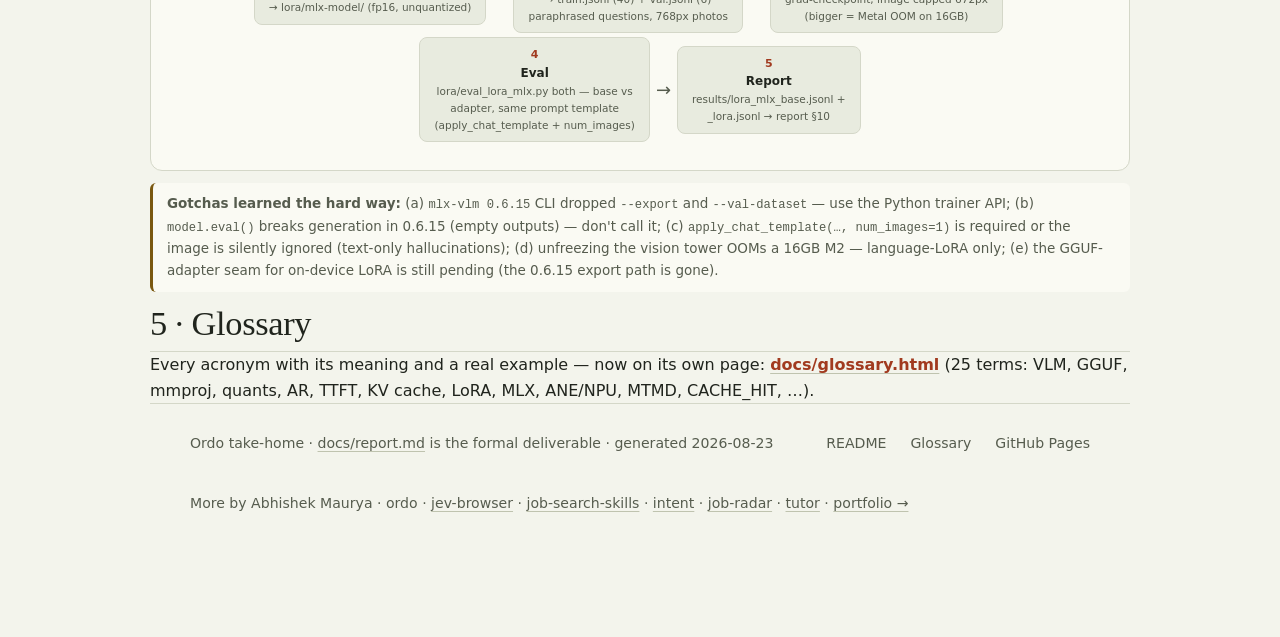
==== commit 78a49cb8: "docs: adopt shared light-only theme from portfolio hub" ====
--- a/docs/index.html
+++ b/docs/index.html
@@ -45,7 +45,7 @@
   .diagram-inner { min-width: 860px; }
   .zone { border: 1.5px dashed var(--line); border-radius: 10px; padding: 12px; margin: 10px 0; }
   .zone.mac { border-color: #5c6b7a; }
-  .zone.device { border-color: #8a6a4a; }
+  .zone.device { border-color: #7a5810; }
   .zone .ztitle { font-size: 12px; font-weight: 600; letter-spacing: 1px; text-transform: uppercase; color: var(--dim); margin-bottom: 8px; }
   .node { display: inline-block; background: var(--panel2); border: 1px solid var(--line); border-radius: 8px; padding: 8px 12px; font-size: 12.5px; margin: 5px; vertical-align: middle; }
   .node b { display: block; font-size: 13px; color: var(--text); }
--- a/docs/theme.css
+++ b/docs/theme.css
@@ -24,7 +24,7 @@
   --accent: #a13a1f;       /* brand: links, current state, marks */
   --accent-bright: #e08a6e;/* accent for use on dark ink surfaces */
   --ok: #45663a;           /* semantic — pass, live, success */
-  --warn: #8a6410;         /* semantic — caution */
+  --warn: #7a5810;         /* semantic — caution */
   --bad: #9c2b1f;          /* semantic — fail, removed, danger */
 
   /* type */
